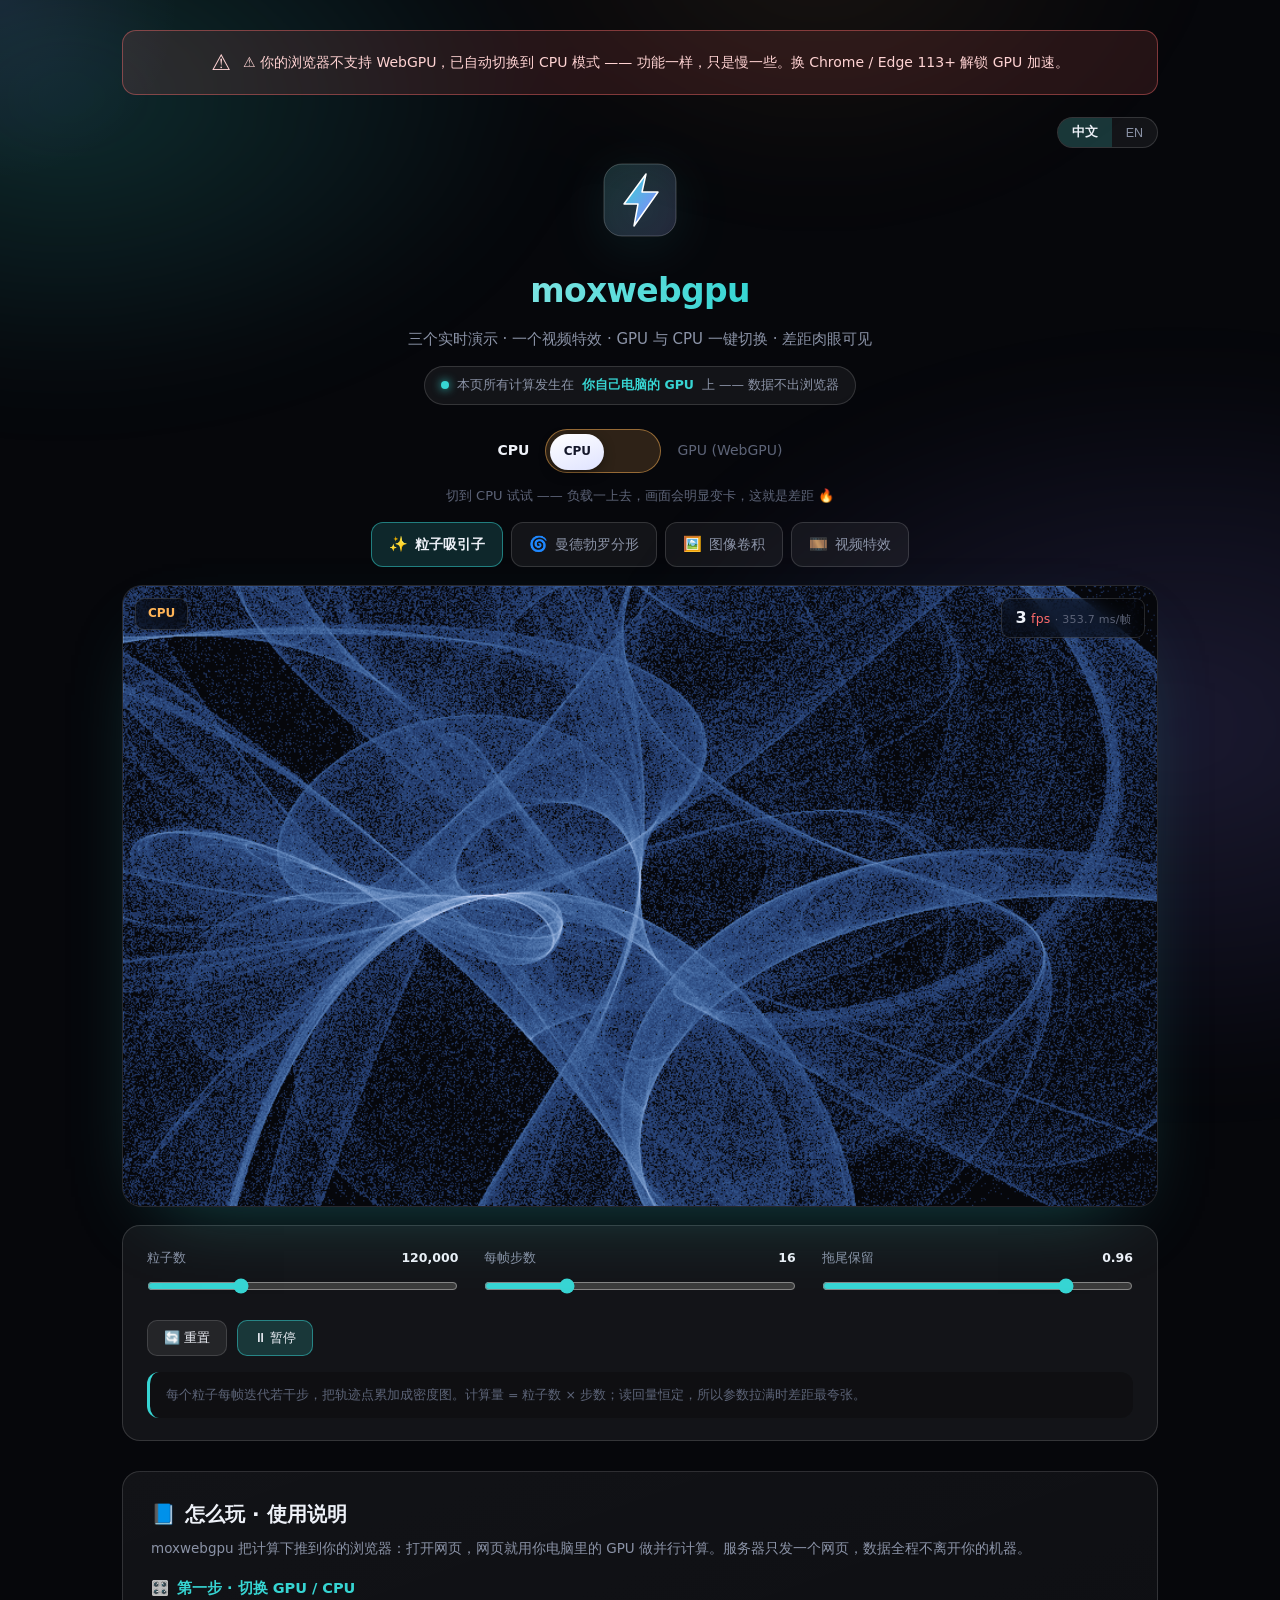
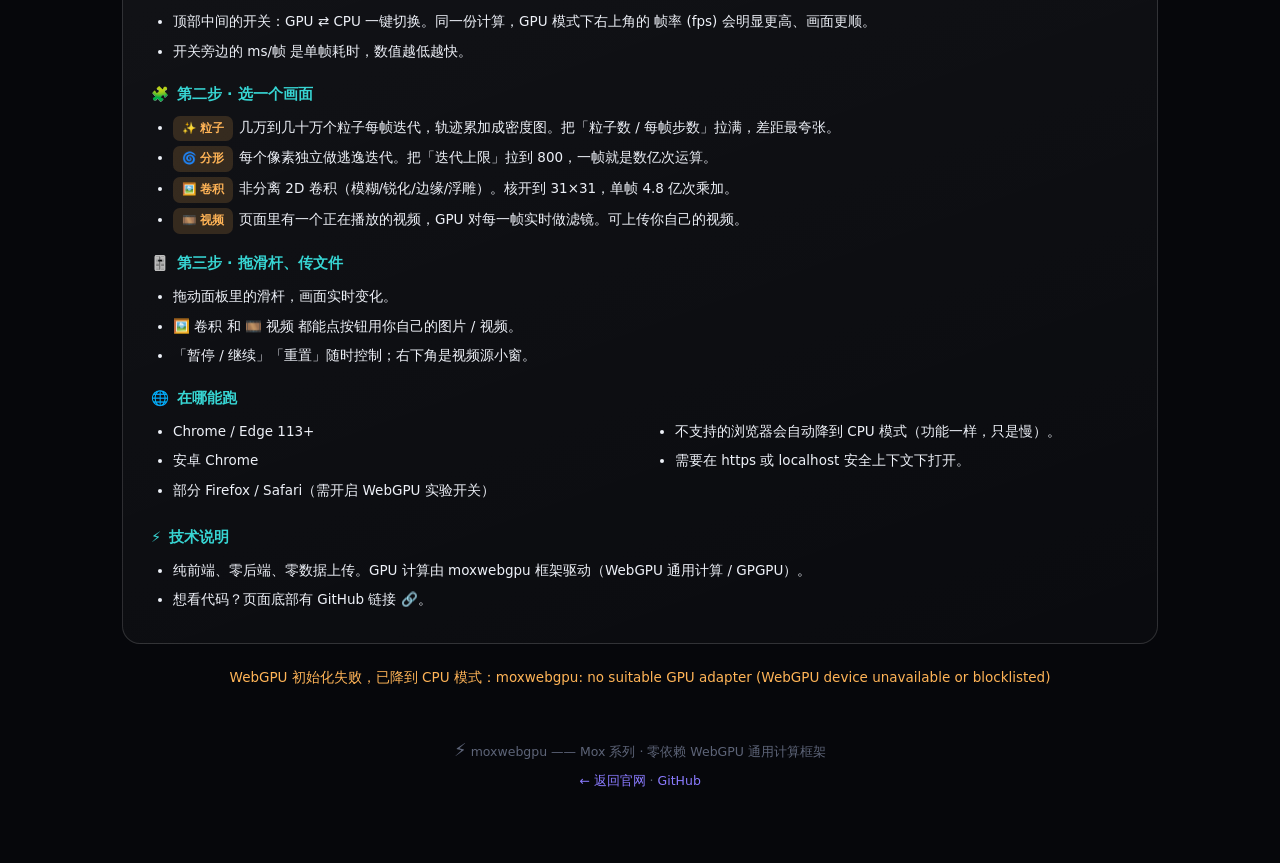
==== webgpu/index.html @ 74387632 "feat: GPU 在线体验入驻官网——不再依赖被墙的 github.io - demo 页 + 浏览器 bundle 迁入 /webgpu/（pages.dev 大陆直连可达） - 官网中英卡片「看" ====
<!DOCTYPE html>
<html lang="zh-CN" data-lang="zh">
<head>
<meta charset="UTF-8">
<meta name="viewport" content="width=device-width, initial-scale=1.0">
<meta http-equiv="Content-Security-Policy" content="default-src 'self'; script-src 'self' 'unsafe-inline'; style-src 'self' 'unsafe-inline'; img-src 'self' data:; connect-src 'self'; object-src 'none'; base-uri 'none'; form-action 'self'; upgrade-insecure-requests">
<meta name="referrer" content="strict-origin-when-cross-origin">
<title>moxwebgpu · 用你自己的 GPU 算给你看</title>
<meta name="description" content="moxwebgpu 实时演示：粒子吸引子 / 曼德勃罗分形 / 图像卷积 / 视频滤镜，GPU 与 CPU 一键切换，帧率差距肉眼可见。全部计算发生在你的浏览器里。">
<link rel="icon" href="data:image/svg+xml,<svg xmlns='http://www.w3.org/2000/svg' viewBox='0 0 32 32'><text y='26' font-size='26'>%E2%9A%A1</text></svg>">
<style>
  :root {
    --bg: #06070b;
    --ink: #eef1f8;
    --muted: #8b93a7;
    --dim: #5d6478;
    --cyan: #37d5d3;
    --indigo: #8a7bff;
    --amber: #ffb457;
    --red: #ff6b6b;
    --glass: rgba(255, 255, 255, 0.055);
    --edge: rgba(255, 255, 255, 0.14);
  }
  * { margin: 0; padding: 0; box-sizing: border-box; }
  html, body { min-height: 100%; }
  body {
    background: var(--bg);
    color: var(--ink);
    font: 15px/1.65 "PingFang SC", "Microsoft YaHei", "Segoe UI", system-ui, sans-serif;
    overflow-x: hidden;
    position: relative;
  }
  .aurora {
    position: fixed; inset: -20%;
    background:
      radial-gradient(40% 35% at 18% 22%, rgba(55, 213, 211, 0.18), transparent 70%),
      radial-gradient(46% 42% at 80% 72%, rgba(138, 123, 255, 0.16), transparent 70%),
      radial-gradient(30% 30% at 60% 10%, rgba(255, 180, 87, 0.08), transparent 70%);
    filter: blur(40px);
    animation: drift 26s ease-in-out infinite alternate;
    pointer-events: none;
    will-change: transform;
  }
  @keyframes drift {
    from { transform: translate3d(-2%, -1%, 0) scale(1); }
    to   { transform: translate3d(3%, 2%, 0) scale(1.08); }
  }
  /* 指针跟随微光（transform 合成驱动，left/top 重排已移除） */
  .cursor-glow {
    position: fixed; left: 0; top: 0; width: 420px; height: 420px; border-radius: 50%;
    background: radial-gradient(circle, rgba(138,123,255,.10), transparent 60%);
    transform: translate(-50%, -50%); pointer-events: none; z-index: 1;
    transition: opacity .3s; mix-blend-mode: screen;
    will-change: transform;
  }
  .wrap { position: relative; z-index: 2; max-width: 1080px; margin: 0 auto; padding: 30px 22px 70px; }

  /* ---------- 顶部不支持 banner ---------- */
  .banner {
    display: flex; align-items: center; gap: 12px; justify-content: center;
    padding: 14px 20px; margin-bottom: 22px; border-radius: 14px;
    background: rgba(255, 107, 107, .12); border: 1px solid rgba(255, 107, 107, .42);
    color: #ffd3d3; font-size: 14px; line-height: 1.6; text-align: center;
  }
  .banner .emoji { font-size: 22px; }
  .banner.hidden { display: none; }

  header { text-align: center; margin-bottom: 24px; }
  .brandlogo { width: 84px; height: 84px; margin: 0 auto 14px; filter: drop-shadow(0 10px 30px rgba(55,213,211,.35)); animation: bob 5s ease-in-out infinite; }
  @keyframes bob { 0%,100% { transform: translateY(0); } 50% { transform: translateY(-7px); } }
  h1 { font-size: 33px; font-weight: 800; letter-spacing: -.02em; margin-bottom: 9px; background: linear-gradient(120deg, #fff, var(--cyan) 60%, var(--indigo)); -webkit-background-clip: text; background-clip: text; -webkit-text-fill-color: transparent; }
  header .sub { color: var(--muted); font-size: 15px; max-width: 640px; margin: 0 auto; }
  header .where {
    margin-top: 14px; display: inline-flex; align-items: center; gap: 8px; padding: 8px 16px; border-radius: 999px;
    background: var(--glass); border: 1px solid var(--edge); font-size: 12.5px; color: var(--muted);
  }
  header .where b { color: var(--cyan); font-weight: 700; }
  header .where .dot { width: 8px; height: 8px; border-radius: 50%; background: var(--cyan); box-shadow: 0 0 10px var(--cyan); animation: pulse 1.8s infinite; }
  @keyframes pulse { 0%,100% { opacity: 1; } 50% { opacity: .35; } }

  .topbar { display: flex; justify-content: flex-end; margin-bottom: 10px; }
  .lang { display: inline-flex; border: 1px solid var(--edge); border-radius: 999px; overflow: hidden; background: var(--glass); }
  .lang button { padding: 6px 14px; font-size: 12.5px; background: none; border: none; color: var(--muted); cursor: pointer; }
  .lang button.on { background: rgba(55,213,211,.18); color: var(--ink); font-weight: 600; }

  /* ---------- GPU / CPU 开关 ---------- */
  .switchbar { display: flex; align-items: center; justify-content: center; gap: 16px; margin: 22px 0 12px; flex-wrap: wrap; }
  .sw-label { font-size: 14px; color: var(--dim); transition: color .2s; }
  .sw-label.on { color: var(--ink); font-weight: 700; }
  .switch {
    position: relative; width: 116px; height: 44px; border-radius: 999px;
    background: rgba(255,255,255,.07); border: 1px solid var(--edge);
    cursor: pointer; transition: background .25s ease, border-color .25s ease;
  }
  .switch[data-mode="cpu"] { background: rgba(255,180,87,.16); border-color: rgba(255,180,87,.5); }
  .switch[data-mode="gpu"] { background: rgba(55,213,211,.16); border-color: rgba(55,213,211,.5); }
  .switch .knob {
    position: absolute; top: 4px; width: 54px; height: 36px; border-radius: 999px;
    background: linear-gradient(160deg, #fff, #dfe3ff); color: #14172a;
    display: grid; place-items: center; font-size: 12px; font-weight: 800;
    transition: left .25s cubic-bezier(.4,1.3,.5,1); box-shadow: 0 4px 14px -4px rgba(0,0,0,.7);
  }
  .switch[data-mode="cpu"] .knob { left: 4px; }
  .switch[data-mode="gpu"] .knob { left: 58px; }
  .switch:disabled { opacity: .45; cursor: not-allowed; }
  .hint { text-align: center; font-size: 13px; color: var(--dim); margin: 4px 0 16px; }

  /* ---------- tabs ---------- */
  .tabs { display: flex; gap: 8px; justify-content: center; margin-bottom: 18px; flex-wrap: wrap; }
  .tab {
    display: inline-flex; align-items: center; gap: 7px; padding: 9px 17px; border-radius: 12px;
    font-size: 13.5px; cursor: pointer; background: var(--glass); border: 1px solid var(--edge);
    color: var(--muted); transition: all .2s ease;
  }
  .tab .ic { font-size: 15px; }
  .tab:hover { color: var(--ink); transform: translateY(-2px); }
  .tab.active { background: rgba(55,213,211,.16); border-color: rgba(55,213,211,.5); color: var(--ink); font-weight: 700; }

  /* ---------- stage ---------- */
  .stage { position: relative; border-radius: 20px; overflow: hidden; border: 1px solid var(--edge); background: #04050a; box-shadow: 0 30px 80px -40px rgba(55,213,211,.4); }
  canvas#cv { display: block; width: 100%; height: auto; }
  .badge { position: absolute; top: 12px; left: 12px; padding: 5px 12px; border-radius: 9px; font-size: 12px; font-weight: 700; backdrop-filter: blur(10px); background: rgba(0,0,0,.45); border: 1px solid var(--edge); }
  .badge.gpu { color: var(--cyan); }
  .badge.cpu { color: var(--amber); }
  .fps { position: absolute; top: 12px; right: 12px; padding: 6px 13px; border-radius: 9px; font-size: 12.5px; font-variant-numeric: tabular-nums; backdrop-filter: blur(10px); background: rgba(0,0,0,.45); border: 1px solid var(--edge); color: var(--muted); letter-spacing: .02em; }
  .fps b { color: var(--ink); font-size: 16px; }
  .fps .ms { color: var(--dim); font-size: 11px; }
  .vid-win { position: absolute; right: 12px; bottom: 12px; width: 200px; height: 124px; border-radius: 10px; border: 1px solid var(--edge); object-fit: cover; box-shadow: 0 12px 30px -10px rgba(0,0,0,.8); display: none; background: #000; }
  .vid-win.show { display: block; }
  .vid-tag { position: absolute; right: 16px; bottom: 142px; font-size: 10.5px; color: var(--muted); background: rgba(0,0,0,.5); padding: 2px 7px; border-radius: 6px; display: none; }
  .vid-tag.show { display: block; }

  /* ---------- panel ---------- */
  .panel { margin-top: 18px; padding: 22px 24px; border-radius: 18px; background: var(--glass); border: 1px solid var(--edge); }
  .sliders { display: grid; grid-template-columns: repeat(auto-fit, minmax(240px, 1fr)); gap: 18px 26px; }
  .sl label { display: flex; justify-content: space-between; font-size: 12.5px; color: var(--muted); margin-bottom: 8px; }
  .sl label span { color: var(--ink); font-variant-numeric: tabular-nums; font-weight: 700; }
  .sl input[type=range] { width: 100%; accent-color: var(--cyan); cursor: pointer; }
  .row { display: flex; gap: 10px; align-items: center; flex-wrap: wrap; margin-top: 18px; }
  .btn { padding: 8px 16px; border-radius: 10px; font-size: 13px; cursor: pointer; background: rgba(255,255,255,.07); border: 1px solid var(--edge); color: var(--ink); transition: all .2s ease; }
  .btn:hover { background: rgba(255,255,255,.14); transform: translateY(-1px); }
  .btn.primary { background: rgba(55,213,211,.18); border-color: rgba(55,213,211,.5); }
  select { padding: 8px 12px; border-radius: 10px; background: rgba(255,255,255,.07); border: 1px solid var(--edge); color: var(--ink); font-size: 13px; }
  .note { margin-top: 16px; font-size: 12.5px; color: var(--dim); line-height: 1.8; padding: 12px 16px; background: rgba(0,0,0,.25); border-radius: 12px; border-left: 3px solid var(--cyan); }

  /* ---------- usage ---------- */
  .usage { margin-top: 30px; padding: 26px 28px; border-radius: 18px; background: linear-gradient(160deg, rgba(255,255,255,.05), rgba(255,255,255,.02)); border: 1px solid var(--edge); }
  .usage h2 { font-size: 20px; margin-bottom: 6px; display: flex; align-items: center; gap: 9px; }
  .usage .lead { color: var(--muted); font-size: 13.5px; margin-bottom: 18px; }
  .usage h3 { font-size: 14.5px; margin: 18px 0 8px; color: var(--cyan); display: flex; align-items: center; gap: 8px; }
  .usage ol, .usage ul { padding-left: 22px; color: var(--ink); font-size: 13.5px; line-height: 1.9; }
  .usage li { margin-bottom: 4px; }
  .usage code { background: rgba(138,123,255,.16); padding: 1px 7px; border-radius: 6px; font-size: 12.5px; color: #cfcaff; }
  .usage .tag { display: inline-block; padding: 2px 9px; border-radius: 7px; font-size: 11.5px; font-weight: 700; background: rgba(255,180,87,.16); color: var(--amber); margin-right: 6px; }
  .usage .grid2 { display: grid; grid-template-columns: 1fr 1fr; gap: 14px 26px; }
  @media (max-width: 720px) { .usage .grid2 { grid-template-columns: 1fr; } }

  .status { text-align: center; margin-top: 22px; font-size: 13.5px; color: var(--muted); min-height: 22px; }
  .status b { color: var(--cyan); }
  .status.warn { color: var(--amber); }

  footer { text-align: center; color: var(--dim); margin-top: 44px; font-size: 12.5px; line-height: 2; }
  footer a { color: var(--indigo); text-decoration: none; }
  footer .emoji { font-size: 18px; }
</style>
</head>
<body>
<div class="aurora"></div>
<div class="cursor-glow" id="glow"></div>

<div class="wrap">
  <!-- 顶部不支持 WebGPU 的醒目提示 -->
  <div class="banner hidden" id="banner">
    <span class="emoji">⚠️</span>
    <span id="banner-text"></span>
  </div>

  <div class="topbar">
    <div class="lang">
      <button data-lang="zh" class="on">中文</button>
      <button data-lang="en">EN</button>
    </div>
  </div>

  <header>
    <svg class="brandlogo" viewBox="0 0 84 84" fill="none" xmlns="http://www.w3.org/2000/svg">
      <defs>
        <linearGradient id="g1" x1="0" y1="0" x2="1" y2="1">
          <stop offset="0" stop-color="#37d5d3"/><stop offset="1" stop-color="#8a7bff"/>
        </linearGradient>
      </defs>
      <rect x="6" y="6" width="72" height="72" rx="18" fill="rgba(255,255,255,.06)" stroke="rgba(255,255,255,.22)"/>
      <rect x="6" y="6" width="72" height="72" rx="18" fill="url(#g1)" opacity=".12"/>
      <path d="M48 16 L26 46 H40 L36 68 L60 34 H44 Z" fill="url(#g1)" stroke="#fff" stroke-width="1.5" stroke-linejoin="round"/>
    </svg>
    <h1 data-i18n="title">moxwebgpu</h1>
    <p class="sub" data-i18n="sub">三个实时演示 · 一个视频特效 · GPU 与 CPU 一键切换 · 差距肉眼可见</p>
    <div class="where"><span class="dot"></span><span data-i18n="where1">本页所有计算发生在</span> <b data-i18n="where2">你自己电脑的 GPU</b> <span data-i18n="where3">上 —— 数据不出浏览器</span></div>
  </header>

  <div class="switchbar">
    <span class="sw-label" id="labCpu" data-i18n="cpuLabel">CPU</span>
    <div class="switch" id="switch" data-mode="gpu" role="switch" tabindex="0" aria-label="GPU 与 CPU 切换">
      <div class="knob" id="knob">GPU</div>
    </div>
    <span class="sw-label on" id="labGpu" data-i18n="gpuLabel">GPU (WebGPU)</span>
  </div>
  <p class="hint" id="hint" data-i18n="hint">切到 CPU 试试 —— 负载一上去，画面会明显变卡，这就是差距 🔥</p>

  <div class="tabs">
    <div class="tab active" data-demo="attract"><span class="ic">✨</span><span data-i18n="t_attract">粒子吸引子</span></div>
    <div class="tab" data-demo="mandel"><span class="ic">🌀</span><span data-i18n="t_mandel">曼德勃罗分形</span></div>
    <div class="tab" data-demo="conv"><span class="ic">🖼️</span><span data-i18n="t_conv">图像卷积</span></div>
    <div class="tab" data-demo="video"><span class="ic">🎞️</span><span data-i18n="t_video">视频特效</span></div>
  </div>

  <div class="stage">
    <canvas id="cv" width="900" height="540"></canvas>
    <div class="badge gpu" id="badge">GPU</div>
    <div class="fps" id="fps">— fps</div>
    <video id="vid" class="vid-win" muted autoplay loop playsinline></video>
    <div class="vid-tag" id="vidTag" data-i18n="vidtag">↑ 正在播放的视频源</div>
  </div>

  <div class="panel">
    <div class="sliders" id="sliders"></div>
    <div class="row" id="row"></div>
    <div class="note" id="note"></div>
  </div>

  <!-- 详细使用方法 -->
  <section class="usage">
    <h2>📘 <span data-i18n="usage_title">怎么玩 · 使用说明</span></h2>
    <p class="lead" data-i18n="usage_lead">moxwebgpu 把计算下推到你的浏览器：打开网页，网页就用你电脑里的 GPU 做并行计算。服务器只发一个网页，数据全程不离开你的机器。</p>

    <h3>🎛️ <span data-i18n="u_step1_t">第一步 · 切换 GPU / CPU</span></h3>
    <ul>
      <li data-i18n="u_step1_a">顶部中间的开关：<b>GPU ⇄ CPU</b> 一键切换。同一份计算，GPU 模式下右上角的 <b>帧率 (fps)</b> 会明显更高、画面更顺。</li>
      <li data-i18n="u_step1_b">开关旁边的 <b>ms/帧</b> 是单帧耗时，数值越低越快。</li>
    </ul>

    <h3>🧩 <span data-i18n="u_step2_t">第二步 · 选一个画面</span></h3>
    <ul>
      <li><span class="tag">✨ 粒子</span><span data-i18n="u_step2_attract">几万到几十万个粒子每帧迭代，轨迹累加成密度图。把「粒子数 / 每帧步数」拉满，差距最夸张。</span></li>
      <li><span class="tag">🌀 分形</span><span data-i18n="u_step2_mandel">每个像素独立做逃逸迭代。把「迭代上限」拉到 800，一帧就是数亿次运算。</span></li>
      <li><span class="tag">🖼️ 卷积</span><span data-i18n="u_step2_conv">非分离 2D 卷积（模糊/锐化/边缘/浮雕）。核开到 31×31，单帧 4.8 亿次乘加。</span></li>
      <li><span class="tag">🎞️ 视频</span><span data-i18n="u_step2_video">页面里有一个正在播放的视频，GPU 对每一帧实时做滤镜。可上传你自己的视频。</span></li>
    </ul>

    <h3>🎚️ <span data-i18n="u_step3_t">第三步 · 拖滑杆、传文件</span></h3>
    <ul>
      <li data-i18n="u_step3_a">拖动面板里的滑杆，画面实时变化。</li>
      <li data-i18n="u_step3_b">🖼️ 卷积 和 🎞️ 视频 都能点按钮用<b>你自己的图片 / 视频</b>。</li>
      <li data-i18n="u_step3_c">「暂停 / 继续」「重置」随时控制；右下角是视频源小窗。</li>
    </ul>

    <h3>🌐 <span data-i18n="u_step4_t">在哪能跑</span></h3>
    <div class="grid2">
      <ul>
        <li data-i18n="u_step4_a">✅ Chrome / Edge 113+</li>
        <li data-i18n="u_step4_b">✅ 安卓 Chrome</li>
        <li data-i18n="u_step4_c">✅ 部分 Firefox / Safari（需开启 WebGPU 实验开关）</li>
      </ul>
      <ul>
        <li data-i18n="u_step4_d">⚠️ 不支持的浏览器会<b>自动降到 CPU 模式</b>（功能一样，只是慢）。</li>
        <li data-i18n="u_step4_e">⚠️ 需要在 <code>https</code> 或 <code>localhost</code> 安全上下文下打开。</li>
      </ul>
    </div>

    <h3>⚡ <span data-i18n="u_step5_t">技术说明</span></h3>
    <ul>
      <li data-i18n="u_step5_a">纯前端、零后端、零数据上传。GPU 计算由 <b>moxwebgpu</b> 框架驱动（WebGPU 通用计算 / GPGPU）。</li>
      <li data-i18n="u_step5_b">想看代码？右上角语言切换旁边没有，但页面底部有 GitHub 链接 🔗。</li>
    </ul>
  </section>

  <p class="status" id="status">🚀 正在初始化…</p>

  <footer>
    <span class="emoji">⚡</span> moxwebgpu —— Mox 系列 · 零依赖 WebGPU 通用计算框架<br>
    <a href="../">← 返回官网</a> · <a href="https://github.com/codecloud-dev/moxwebgpu" target="_blank" rel="noopener">GitHub</a>
  </footer>
</div>

<!-- 视频源：程序生成的动画（捕获成视频流喂给 <video>） -->
<canvas id="vsrc" width="800" height="500" style="display:none"></canvas>

<script src="./moxwebgpu.browser.js"></script>
<script>
/* =========================================================================
   三个 demo（含视频）+ CPU 对照，共用一套骨架。
   GPU 路径：原始 WGSL 经 moxwebgpu 的 Kernel 逃生舱下发；
   CPU 路径：完全等价的普通 JS 循环。两者输出同一种中间结果再走同一段
   渲染代码，所以画面一致，时间差只来自「谁在算」。
   ========================================================================= */

const cv = document.getElementById('cv');
const ctx2d = cv.getContext('2d', { alpha: false, willReadFrequently: true });
const W = cv.width, H = cv.height;
const PIXELS = W * H;
const imgData = ctx2d.createImageData(W, H);

let mode = 'gpu';
let demo = 'attract';
let gpu = null;
let running = true;
let rafId = 0;

const fpsEl = document.getElementById('fps');
const frames = [];
let lastFrameMs = 0;
function tickFps(t) {
  frames.push(t);
  while (frames.length && frames[0] < t - 1000) frames.shift();
  fpsEl.innerHTML = `<b>${frames.length}</b> fps <span class="ms">· ${lastFrameMs.toFixed(1)} ms/帧</span>`;
  fpsEl.style.color = frames.length >= 50 ? '' : (frames.length >= 20 ? 'var(--amber)' : 'var(--red)');
}

/* ---------------- Demo 1 · 粒子吸引子 (Peter de Jong) ---------------- */
const attract = {
  name: 'attract',
  params: [
    { key: 'n',     label: { zh: '粒子数', en: 'Particles' }, min: 5000, max: 400000, step: 5000, value: 120000, fmt: v => v.toLocaleString() },
    { key: 'steps', label: { zh: '每帧步数', en: 'Steps/frame' }, min: 1, max: 60, step: 1, value: 16 },
    { key: 'decay', label: { zh: '拖尾保留', en: 'Trail' }, min: 0.80, max: 1.0, step: 0.01, value: 0.96, fmt: v => v.toFixed(2) },
  ],
  paramsEn: [],
  cpuState: null, gpuState: null, gpuDensity: null, gpuUbo: null, kernel: null,
  density: new Uint32Array(PIXELS),
  wgsl: `
struct P { n: u32, steps: u32, w: u32, h: u32, a: f32, b: f32, c: f32, d: f32, scale: f32, ox: f32, oy: f32, pad: f32 };
@group(0) @binding(0) var<uniform> p: P;
@group(0) @binding(1) var<storage, read_write> state: array<f32>;
@group(0) @binding(2) var<storage, read_write> dens: array<atomic<u32>>;
fn evolve(x: f32, y: f32) -> vec2<f32> {
  return vec2<f32>(sin(p.a * y) - cos(p.b * x), sin(p.c * x) - cos(p.d * y));
}
@compute @workgroup_size(64)
fn main(@builtin(global_invocation_id) gid: vec3<u32>) {
  let i = gid.x;
  if (i >= p.n) { return; }
  var x = state[i * 2u];
  var y = state[i * 2u + 1u];
  for (var s = 0u; s < p.steps; s = s + 1u) {
    let nx = evolve(x, y);
    x = nx.x; y = nx.y;
    let px = i32((x * p.scale + p.ox) * f32(p.w));
    let py = i32((y * p.scale + p.oy) * f32(p.h));
    if (px >= 0 && px < i32(p.w) && py >= 0 && py < i32(p.h)) {
      atomicAdd(&dens[u32(py) * p.w + u32(px)], 1u);
    }
  }
  state[i * 2u] = x;
  state[i * 2u + 1u] = y;
}`,
  reset() { this.cpuState = null; this.density.fill(0); if (this.gpuState) { const st = new Float32Array(this.gpuState.elements); for (let i = 0; i < st.length; i++) st[i] = Math.random() * 2 - 1; gpu.queue.writeBuffer(this.gpuState.buffer, 0, st); } },
  ensureGpu(P) {
    if (!this.gpuState || this.gpuState.elements < P.n * 2) {
      if (this.gpuState) gpu.pool.release(this.gpuState);
      this.gpuState = gpu.pool.acquire(P.n * 2, 'f32');
      const st = new Float32Array(P.n * 2);
      for (let i = 0; i < st.length; i++) st[i] = Math.random() * 2 - 1;
      gpu.queue.writeBuffer(this.gpuState.buffer, 0, st);
    }
    if (!this.gpuDensity) this.gpuDensity = gpu.pool.acquire(PIXELS, 'u32');
    if (!this.gpuUbo) this.gpuUbo = gpu.pool.acquireUniform(48);
    if (!this.kernel) this.kernel = gpu.kernel(this.wgsl, { workgroupSize: 64 });
  },
  async stepGpu(P) {
    this.ensureGpu(P);
    gpu.queue.writeBuffer(this.gpuDensity.buffer, 0, new Uint32Array(this.gpuDensity.elements));
    const ab = new ArrayBuffer(48);
    const u = new Uint32Array(ab), f = new Float32Array(ab);
    u[0] = P.n; u[1] = P.steps; u[2] = W; u[3] = H;
    const t = performance.now() / 14000;
    f[4] = 1.4 + Math.sin(t) * 0.55; f[5] = -2.3 + Math.cos(t * 0.77) * 0.5;
    f[6] = 2.4 + Math.sin(t * 1.13) * 0.45; f[7] = -2.1 + Math.cos(t * 0.91) * 0.5;
    f[8] = 0.42; f[9] = 0.5; f[10] = 0.5; f[11] = 0;
    gpu.queue.writeBuffer(this.gpuUbo, 0, ab);
    this.kernel.dispatch([this.gpuUbo, this.gpuState, this.gpuDensity], [Math.ceil(P.n / 64), 1, 1]);
    const out = await gpu.readback(this.gpuDensity);
    this.density.set(out);
  },
  stepCpu(P) {
    if (!this.cpuState || this.cpuState.length < P.n * 2) {
      const st = new Float32Array(P.n * 2);
      for (let i = 0; i < st.length; i++) st[i] = Math.random() * 2 - 1;
      this.cpuState = st;
    }
    const st = this.cpuState, dens = this.density; dens.fill(0);
    const t = performance.now() / 14000;
    const a = 1.4 + Math.sin(t) * 0.55, b = -2.3 + Math.cos(t * 0.77) * 0.5;
    const c = 2.4 + Math.sin(t * 1.13) * 0.45, d = -2.1 + Math.cos(t * 0.91) * 0.5;
    const scale = 0.42, ox = 0.5, oy = 0.5;
    for (let i = 0; i < P.n; i++) {
      let x = st[i * 2], y = st[i * 2 + 1];
      for (let s = 0; s < P.steps; s++) {
        const nx = Math.sin(a * y) - Math.cos(b * x);
        const ny = Math.sin(c * x) - Math.cos(d * y);
        x = nx; y = ny;
        const px = ((x * scale + ox) * W) | 0, py = ((y * scale + oy) * H) | 0;
        if (px >= 0 && px < W && py >= 0 && py < H) dens[py * W + px]++;
      }
      st[i * 2] = x; st[i * 2 + 1] = y;
    }
  },
  render() {
    const dens = this.density, data = imgData.data;
    let maxD = 1; for (let i = 0; i < dens.length; i++) if (dens[i] > maxD) maxD = dens[i];
    const inv = 1 / Math.log(1 + maxD);
    for (let i = 0, o = 0; i < dens.length; i++, o += 4) {
      if (dens[i] === 0) { data[o] = 6; data[o+1] = 7; data[o+2] = 11; data[o+3] = 255; continue; }
      const v = Math.log(1 + dens[i]) * inv, g = v * v;
      data[o] = (30 + 200 * g) | 0;
      data[o+1] = (40 + 190 * Math.pow(v, 1.3)) | 0;
      data[o+2] = (60 + 195 * Math.pow(v, 0.8)) | 0;
      data[o+3] = 255;
    }
    ctx2d.putImageData(imgData, 0, 0);
  },
};

/* ---------------- Demo 2 · 曼德勃罗分形 ---------------- */
const mandel = {
  name: 'mandel',
  params: [
    { key: 'iter', label: { zh: '迭代上限', en: 'Max iter' }, min: 50, max: 1200, step: 50, value: 300 },
    { key: 'zoom', label: { zh: '缩放', en: 'Zoom' }, min: 0.15, max: 2.0, step: 0.05, value: 1.0, fmt: v => v.toFixed(2) + '×' },
    { key: 'cx', label: { zh: '中心 X', en: 'Center X' }, min: -1.2, max: 0.4, step: 0.01, value: -0.6, fmt: v => v.toFixed(2) },
  ],
  out: new Float32Array(PIXELS), gpuOut: null, gpuUbo: null, kernel: null,
  wgsl: `
struct P { w: u32, h: u32, maxIter: u32, pad: u32, cx: f32, cy: f32, scale: f32, pad2: f32 };
@group(0) @binding(0) var<uniform> p: P;
@group(0) @binding(1) var<storage, read_write> out: array<f32>;
@compute @workgroup_size(64)
fn main(@builtin(global_invocation_id) gid: vec3<u32>) {
  let idx = gid.x;
  if (idx >= p.w * p.h) { return; }
  let w = f32(p.w); let h = f32(p.h);
  let px = f32(idx % p.w); let py = f32(idx / p.w);
  let re = p.cx + (px / w - 0.5) * p.scale * 3.0;
  let im = p.cy + (py / h - 0.5) * p.scale * 3.0 * (h / w);
  var zr = 0.0; var zi = 0.0; var i = 0u;
  for (var k = 0u; k < p.maxIter; k = k + 1u) {
    let zr2 = zr * zr; let zi2 = zi * zi;
    if (zr2 + zi2 > 4.0) { break; }
    zi = 2.0 * zr * zi + im; zr = zr2 - zi2 + re; i = i + 1u;
  }
  let zr2 = zr * zr; let zi2 = zi * zi;
  let mu = f32(i) + 1.0 - log2(max(log2(max(zr2 + zi2, 1.0001)), 0.0001));
  out[idx] = select(f32(p.maxIter), mu, i < p.maxIter);
}`,
  reset() {},
  ensureGpu() { if (!this.gpuOut) this.gpuOut = gpu.pool.acquire(PIXELS, 'f32'); if (!this.gpuUbo) this.gpuUbo = gpu.pool.acquireUniform(32); if (!this.kernel) this.kernel = gpu.kernel(this.wgsl, { workgroupSize: 64 }); },
  async stepGpu(P) {
    this.ensureGpu();
    const ab = new ArrayBuffer(32);
    new Uint32Array(ab).set([W, H, P.iter, 0]);
    new Float32Array(ab).set([P.cx, 0, P.zoom, 0], 4);
    gpu.queue.writeBuffer(this.gpuUbo, 0, ab);
    this.kernel.dispatch([this.gpuUbo, this.gpuOut], [Math.ceil(PIXELS / 64), 1, 1]);
    const out = await gpu.readback(this.gpuOut);
    this.out.set(out.subarray(0, PIXELS));
  },
  stepCpu(P) {
    const out = this.out, cx = P.cx, cy = 0, scale = P.zoom * 3.0, aspect = H / W, maxIter = P.iter;
    for (let py = 0; py < H; py++) {
      const im = cy + (py / H - 0.5) * scale * aspect, row = py * W;
      for (let px = 0; px < W; px++) {
        const re = cx + (px / W - 0.5) * scale;
        let zr = 0, zi = 0, i = 0;
        for (; i < maxIter; i++) { const zr2 = zr * zr, zi2 = zi * zi; if (zr2 + zi2 > 4) break; zi = 2 * zr * zi + im; zr = zr2 - zi2 + re; }
        if (i >= maxIter) { out[row + px] = maxIter; continue; }
        const mag = Math.max(zr * zr + zi * zi, 1.0001);
        out[row + px] = i + 1 - Math.log2(Math.max(Math.log2(mag), 0.0001));
      }
    }
  },
  render() {
    const out = this.out, data = imgData.data, maxIter = Math.max(1, params.mandel.iter);
    for (let i = 0, o = 0; i < PIXELS; i++, o += 4) {
      const v = out[i];
      if (v >= maxIter) { data[o] = 4; data[o+1] = 5; data[o+2] = 9; data[o+3] = 255; continue; }
      const t = v / maxIter, s = Math.pow(t, 0.55);
      data[o] = (10 + 235 * Math.pow(s, 1.6)) | 0;
      data[o+1] = (25 + 150 * Math.sin(s * Math.PI)) | 0;
      data[o+2] = (60 + 190 * Math.pow(1 - s, 1.2)) | 0;
      data[o+3] = 255;
    }
    ctx2d.putImageData(imgData, 0, 0);
  },
};

/* ---------------- Demo 3 · 图像卷积（非分离 2D） ---------------- */
const KERNELS = {
  blur:   { label: { zh: '高斯模糊', en: 'Gaussian blur' }, build: r => { const k = []; let s = 0; const sig = Math.max(r / 2, 0.5); for (let y = -r; y <= r; y++) for (let x = -r; x <= r; x++) { const v = Math.exp(-(x*x + y*y) / (2*sig*sig)); k.push(v); s += v; } return k.map(v => v / s); } },
  sharp:  { label: { zh: '锐化', en: 'Sharpen' }, build: r => { const k = []; const n = 2*r + 1; for (let y = -r; y <= r; y++) for (let x = -r; x <= r; x++) k.push((x === 0 && y === 0) ? 2 : -1 / (n*n - 1)); return k; } },
  edge:   { label: { zh: '边缘检测', en: 'Edge detect' }, build: r => { const k = []; const n = 2*r + 1; for (let y = -r; y <= r; y++) for (let x = -r; x <= r; x++) k.push((x === 0 && y === 0) ? n*n - 1 : -1); return k; } },
  emboss: { label: { zh: '浮雕', en: 'Emboss' }, build: r => { const k = []; for (let y = -r; y <= r; y++) for (let x = -r; x <= r; x++) k.push(x === y ? 1 : (x === -y ? -1 : 0)); return k; } },
};
const conv = {
  name: 'conv',
  params: [
    { key: 'radius', label: { zh: '卷积核半径', en: 'Kernel radius' }, min: 1, max: 15, step: 1, value: 7, fmt: v => `${2*v+1}×${2*v+1}` },
  ],
  src: null, out: new Float32Array(PIXELS * 4),
  gpuSrc: null, gpuOut: null, gpuUbo: null, gpuKern: null, kernel: null, kind: 'blur',
  wgsl: `
struct P { w: u32, h: u32, r: u32, pad: u32 };
@group(0) @binding(0) var<uniform> p: P;
@group(0) @binding(1) var<storage, read> src: array<f32>;
@group(0) @binding(2) var<storage, read> kern: array<f32>;
@group(0) @binding(3) var<storage, read_write> out: array<f32>;
@compute @workgroup_size(64)
fn main(@builtin(global_invocation_id) gid: vec3<u32>) {
  let idx = gid.x;
  if (idx >= p.w * p.h) { return; }
  let w = i32(p.w); let h = i32(p.h); let r = i32(p.r);
  let px = i32(idx % p.w); let py = i32(idx / p.w);
  let kw = 2 * r + 1;
  var acc = array<f32, 4>(0.0, 0.0, 0.0, 0.0);
  var ky = 0;
  for (var dy = -r; dy <= r; dy = dy + 1) {
    let sy = clamp(py + dy, 0, h - 1);
    var kx = 0;
    for (var dx = -r; dx <= r; dx = dx + 1) {
      let sx = clamp(px + dx, 0, w - 1);
      let kv = kern[ky * kw + kx];
      let si = (sy * w + sx) * 4;
      acc[0] = acc[0] + src[si] * kv;
      acc[1] = acc[1] + src[si + 1] * kv;
      acc[2] = acc[2] + src[si + 2] * kv;
      acc[3] = acc[3] + src[si + 3] * kv;
      kx = kx + 1;
    }
    ky = ky + 1;
  }
  let o = idx * 4;
  out[o] = acc[0]; out[o + 1] = acc[1]; out[o + 2] = acc[2]; out[o + 3] = acc[3];
}`,
  makeSrc() {
    const s = new Float32Array(PIXELS * 4);
    let seed = 20261002;
    const rnd = () => (seed = (seed * 1103515245 + 12345) & 0x7fffffff) / 0x7fffffff;
    for (let y = 0; y < H; y++) for (let x = 0; x < W; x++) {
      const i = (y * W + x) * 4, u = x / W, v = y / H;
      const ring = Math.sin(Math.hypot(u - 0.5, v - 0.5) * 46) * 0.5 + 0.5;
      const board = ((x >> 4) + (y >> 4)) & 1 ? 0.18 : 0;
      const n = rnd() * 0.22;
      s[i] = Math.min(1, 0.25 + u * 0.55 + ring * 0.22 + board + n);
      s[i+1] = Math.min(1, 0.18 + v * 0.5 + (1 - ring) * 0.25 + board + n);
      s[i+2] = Math.min(1, 0.35 + (1 - u) * 0.5 + ring * 0.3 + board * 0.6 + n);
      s[i+3] = 1;
    }
    this.src = s; return s;
  },
  reset() { this.gpuSrc = null; this.src = null; },
  ensureGpu(P, kernArr) {
    if (!this.src) this.makeSrc();
    if (!this.gpuSrc) { this.gpuSrc = gpu.pool.acquire(PIXELS * 4, 'f32'); gpu.queue.writeBuffer(this.gpuSrc.buffer, 0, this.src); }
    if (!this.gpuOut) this.gpuOut = gpu.pool.acquire(PIXELS * 4, 'f32');
    if (!this.gpuKern || this.gpuKern.elements < kernArr.length) {
      if (this.gpuKern) gpu.pool.release(this.gpuKern);
      this.gpuKern = gpu.pool.acquire(kernArr.length, 'f32');
    }
    gpu.queue.writeBuffer(this.gpuKern.buffer, 0, new Float32Array(kernArr));
    if (!this.gpuUbo) this.gpuUbo = gpu.pool.acquireUniform(16);
    if (!this.kernel) this.kernel = gpu.kernel(this.wgsl, { workgroupSize: 64 });
  },
  async stepGpu(P) {
    const kernArr = KERNELS[this.kind].build(P.radius);
    this.ensureGpu(P, kernArr);
    new Uint32Array(16).set([W, H, P.radius, 0]);
    gpu.queue.writeBuffer(this.gpuUbo, 0, new Uint32Array([W, H, P.radius, 0]).buffer);
    this.kernel.dispatch([this.gpuUbo, this.gpuSrc, this.gpuKern, this.gpuOut], [Math.ceil(PIXELS / 64), 1, 1]);
    const out = await gpu.readback(this.gpuOut);
    this.out.set(out.subarray(0, PIXELS * 4));
  },
  stepCpu(P) {
    if (!this.src) this.makeSrc();
    const kernArr = KERNELS[this.kind].build(P.radius), src = this.src, out = this.out, r = P.radius, kw = 2 * r + 1;
    for (let py = 0; py < H; py++) for (let px = 0; px < W; px++) {
      let a0 = 0, a1 = 0, a2 = 0, a3 = 0;
      for (let dy = -r; dy <= r; dy++) {
        const sy = Math.min(H - 1, Math.max(0, py + dy)), krow = (dy + r) * kw;
        for (let dx = -r; dx <= r; dx++) {
          const sx = Math.min(W - 1, Math.max(0, px + dx)), kv = kernArr[krow + dx + r], si = (sy * W + sx) * 4;
          a0 += src[si] * kv; a1 += src[si + 1] * kv; a2 += src[si + 2] * kv; a3 += src[si + 3] * kv;
        }
      }
      const o = (py * W + px) * 4; out[o] = a0; out[o+1] = a1; out[o+2] = a2; out[o+3] = a3;
    }
  },
  render() {
    const out = this.out, data = imgData.data;
    for (let i = 0; i < PIXELS * 4; i++) { let v = out[i]; if (v < 0) v = 0; else if (v > 1) v = 1; data[i] = (v * 255) | 0; }
    ctx2d.putImageData(imgData, 0, 0);
  },
};

/* ---------------- Demo 4 · 视频特效（实时滤镜） ---------------- */
const video = {
  name: 'video',
  params: [
    { key: 'radius', label: { zh: '滤镜半径', en: 'Filter radius' }, min: 1, max: 12, step: 1, value: 4, fmt: v => `${2*v+1}×${2*v+1}` },
  ],
  src: null, out: new Float32Array(PIXELS * 4),
  gpuSrc: null, gpuOut: null, gpuUbo: null, gpuKern: null, kernel: null, kind: 'blur',
  grabCanvas: null, grabCtx: null,
  wgsl: conv.wgsl,
  reset() { this.gpuSrc = null; },
  ensureGpu(P, kernArr) {
    if (!this.gpuSrc) this.gpuSrc = gpu.pool.acquire(PIXELS * 4, 'f32');
    if (!this.gpuOut) this.gpuOut = gpu.pool.acquire(PIXELS * 4, 'f32');
    if (!this.gpuKern || this.gpuKern.elements < kernArr.length) {
      if (this.gpuKern) gpu.pool.release(this.gpuKern);
      this.gpuKern = gpu.pool.acquire(kernArr.length, 'f32');
    }
    gpu.queue.writeBuffer(this.gpuKern.buffer, 0, new Float32Array(kernArr));
    if (!this.gpuUbo) this.gpuUbo = gpu.pool.acquireUniform(16);
    if (!this.kernel) this.kernel = gpu.kernel(this.wgsl, { workgroupSize: 64 });
  },
  grab() {
    if (!this.grabCanvas) { this.grabCanvas = document.createElement('canvas'); this.grabCanvas.width = W; this.grabCanvas.height = H; this.grabCtx = this.grabCanvas.getContext('2d', { willReadFrequently: true }); }
    const vid = document.getElementById('vid');
    try { this.grabCtx.drawImage(vid, 0, 0, W, H); } catch (e) { return false; }
    const px = this.grabCtx.getImageData(0, 0, W, H).data;
    const f = new Float32Array(PIXELS * 4);
    for (let i = 0; i < f.length; i++) f[i] = px[i] / 255;
    this.src = f;
    return true;
  },
  async stepGpu(P) {
    if (!this.grab()) return;
    const kernArr = KERNELS[this.kind].build(P.radius);
    this.ensureGpu(P, kernArr);
    gpu.queue.writeBuffer(this.gpuSrc.buffer, 0, this.src);
    gpu.queue.writeBuffer(this.gpuUbo, 0, new Uint32Array([W, H, P.radius, 0]).buffer);
    this.kernel.dispatch([this.gpuUbo, this.gpuSrc, this.gpuKern, this.gpuOut], [Math.ceil(PIXELS / 64), 1, 1]);
    const out = await gpu.readback(this.gpuOut);
    this.out.set(out.subarray(0, PIXELS * 4));
  },
  stepCpu(P) {
    if (!this.grab()) return;
    const kernArr = KERNELS[this.kind].build(P.radius), src = this.src, out = this.out, r = P.radius, kw = 2 * r + 1;
    for (let py = 0; py < H; py++) for (let px = 0; px < W; px++) {
      let a0 = 0, a1 = 0, a2 = 0, a3 = 0;
      for (let dy = -r; dy <= r; dy++) {
        const sy = Math.min(H - 1, Math.max(0, py + dy)), krow = (dy + r) * kw;
        for (let dx = -r; dx <= r; dx++) {
          const sx = Math.min(W - 1, Math.max(0, px + dx)), kv = kernArr[krow + dx + r], si = (sy * W + sx) * 4;
          a0 += src[si] * kv; a1 += src[si + 1] * kv; a2 += src[si + 2] * kv; a3 += src[si + 3] * kv;
        }
      }
      const o = (py * W + px) * 4; out[o] = a0; out[o+1] = a1; out[o+2] = a2; out[o+3] = a3;
    }
  },
  render() {
    const out = this.out, data = imgData.data;
    for (let i = 0; i < PIXELS * 4; i++) { let v = out[i]; if (v < 0) v = 0; else if (v > 1) v = 1; data[i] = (v * 255) | 0; }
    ctx2d.putImageData(imgData, 0, 0);
  },
};

/* =========================================================================
   参数状态 / UI
   ========================================================================= */
const DEMOS = { attract, mandel, conv, video };
const params = {};
for (const k in DEMOS) { params[k] = {}; for (const p of DEMOS[k].params) params[k][p.key] = p.value; }

const slidersEl = document.getElementById('sliders');
const rowEl = document.getElementById('row');
const noteEl = document.getElementById('note');

function buildUI() {
  const d = DEMOS[demo];
  slidersEl.innerHTML = '';
  for (const p of d.params) {
    const wrap = document.createElement('div'); wrap.className = 'sl';
    const val = params[demo][p.key];
    wrap.innerHTML = `<label>${typeof p.label === 'object' ? p.label[L] : p.label}<span>${(p.fmt ? p.fmt(val) : val)}</span></label><input type="range" min="${p.min}" max="${p.max}" step="${p.step}" value="${val}">`;
    const input = wrap.querySelector('input');
    input.oninput = () => { params[demo][p.key] = parseFloat(input.value); wrap.querySelector('span').textContent = p.fmt ? p.fmt(params[demo][p.key]) : params[demo][p.key]; if (demo === 'conv' || demo === 'video') DEMOS[demo].reset(); };
    slidersEl.appendChild(wrap);
  }
  rowEl.innerHTML = '';
  if (demo === 'conv' || demo === 'video') {
    const sel = document.createElement('select');
    for (const k in KERNELS) { const o = document.createElement('option'); o.value = k; o.textContent = KERNELS[k].label[L]; if (k === DEMOS[demo].kind) o.selected = true; sel.appendChild(o); }
    sel.onchange = () => { DEMOS[demo].kind = sel.value; };
    rowEl.appendChild(sel);
    const up = document.createElement('label'); up.className = 'btn'; up.textContent = (L === 'zh' ? '📁 用我自己的' : '📁 Use my own');
    const file = document.createElement('input'); file.type = 'file'; file.accept = demo === 'video' ? 'video/*' : 'image/*'; file.style.display = 'none';
    file.onchange = () => {
      const f = file.files[0]; if (!f) return;
      const url = URL.createObjectURL(f);
      if (demo === 'video') {
        const vid = document.getElementById('vid'); vid.src = url; vid.play().catch(() => {});
        status((L === 'zh' ? '已载入你的视频，GPU 正在逐帧处理 🎬' : 'Your video loaded — GPU is processing each frame 🎬'));
      } else {
        const im = new Image(); im.onload = () => {
          const c = document.createElement('canvas'); c.width = W; c.height = H; const cx = c.getContext('2d'); cx.drawImage(im, 0, 0, W, H);
          const px = cx.getImageData(0, 0, W, H).data, s = new Float32Array(PIXELS * 4);
          for (let i = 0; i < s.length; i++) s[i] = px[i] / 255;
          conv.src = s; conv.gpuSrc = null; status(L === 'zh' ? '已载入你的图片' : 'Your image loaded');
        }; im.src = url;
      }
    };
    up.appendChild(file); rowEl.appendChild(up);
  }
  const rb = document.createElement('button'); rb.className = 'btn'; rb.textContent = L === 'zh' ? '🔄 重置' : '🔄 Reset'; rb.onclick = () => DEMOS[demo].reset();
  rowEl.appendChild(rb);
  const pb = document.createElement('button'); pb.className = 'btn primary'; pb.textContent = running ? (L === 'zh' ? '⏸ 暂停' : '⏸ Pause') : (L === 'zh' ? '▶ 继续' : '▶ Resume');
  pb.onclick = () => { running = !running; pb.textContent = running ? (L === 'zh' ? '⏸ 暂停' : '⏸ Pause') : (L === 'zh' ? '▶ 继续' : '▶ Resume'); if (running) loop(); };
  rowEl.appendChild(pb);
  noteEl.textContent = NOTES[demo][L];
  // 视频小窗显隐
  document.getElementById('vid').classList.toggle('show', demo === 'video');
  document.getElementById('vidTag').classList.toggle('show', demo === 'video');
}

/* =========================================================================
   切换 / 语言
   ========================================================================= */
const switchEl = document.getElementById('switch');
const knobEl = document.getElementById('knob');
const badgeEl = document.getElementById('badge');
const labCpu = document.getElementById('labCpu');
const labGpu = document.getElementById('labGpu');
const hintEl = document.getElementById('hint');

function setMode(m) {
  mode = m; switchEl.dataset.mode = m; knobEl.textContent = m === 'gpu' ? 'GPU' : 'CPU';
  badgeEl.textContent = m === 'gpu' ? (L === 'zh' ? 'GPU' : 'GPU') : (L === 'zh' ? 'CPU' : 'CPU');
  badgeEl.className = 'badge ' + m;
  labCpu.classList.toggle('on', m === 'cpu'); labGpu.classList.toggle('on', m === 'gpu');
  DEMOS[demo].reset();
}
switchEl.onclick = () => setMode(mode === 'gpu' ? 'cpu' : 'gpu');
switchEl.onkeydown = e => { if (e.key === ' ' || e.key === 'Enter') { e.preventDefault(); setMode(mode === 'gpu' ? 'cpu' : 'gpu'); } };

for (const t of document.querySelectorAll('.tab')) t.onclick = () => {
  for (const x of document.querySelectorAll('.tab')) x.classList.remove('active');
  t.classList.add('active'); demo = t.dataset.demo; DEMOS[demo].reset(); buildUI();
};

const statusEl = document.getElementById('status');
function status(html, warn) { statusEl.innerHTML = html; statusEl.className = 'status' + (warn ? ' warn' : ''); }
function showBanner(show, text) { const b = document.getElementById('banner'); b.classList.toggle('hidden', !show); if (text) document.getElementById('banner-text').textContent = text; }

/* i18n */
const I18N = {
  zh: {
    title: 'moxwebgpu', sub: '三个实时演示 · 一个视频特效 · GPU 与 CPU 一键切换 · 差距肉眼可见',
    where1: '本页所有计算发生在', where2: '你自己电脑的 GPU', where3: '上 —— 数据不出浏览器',
    cpuLabel: 'CPU', gpuLabel: 'GPU (WebGPU)',
    hint: '切到 CPU 试试 —— 负载一上去，画面会明显变卡，这就是差距 🔥',
    t_attract: '粒子吸引子', t_mandel: '曼德勃罗分形', t_conv: '图像卷积', t_video: '视频特效',
    vidtag: '↑ 正在播放的视频源',
    usage_title: '怎么玩 · 使用说明', usage_lead: 'moxwebgpu 把计算下推到你的浏览器：打开网页，网页就用你电脑里的 GPU 做并行计算。服务器只发一个网页，数据全程不离开你的机器。',
    u_step1_t: '第一步 · 切换 GPU / CPU', u_step1_a: '顶部中间的开关：GPU ⇄ CPU 一键切换。同一份计算，GPU 模式下右上角的 帧率 (fps) 会明显更高、画面更顺。', u_step1_b: '开关旁边的 ms/帧 是单帧耗时，数值越低越快。',
    u_step2_t: '第二步 · 选一个画面', u_step2_attract: '几万到几十万个粒子每帧迭代，轨迹累加成密度图。把「粒子数 / 每帧步数」拉满，差距最夸张。', u_step2_mandel: '每个像素独立做逃逸迭代。把「迭代上限」拉到 800，一帧就是数亿次运算。', u_step2_conv: '非分离 2D 卷积（模糊/锐化/边缘/浮雕）。核开到 31×31，单帧 4.8 亿次乘加。', u_step2_video: '页面里有一个正在播放的视频，GPU 对每一帧实时做滤镜。可上传你自己的视频。',
    u_step3_t: '第三步 · 拖滑杆、传文件', u_step3_a: '拖动面板里的滑杆，画面实时变化。', u_step3_b: '🖼️ 卷积 和 🎞️ 视频 都能点按钮用你自己的图片 / 视频。', u_step3_c: '「暂停 / 继续」「重置」随时控制；右下角是视频源小窗。',
    u_step4_t: '在哪能跑', u_step4_a: 'Chrome / Edge 113+', u_step4_b: '安卓 Chrome', u_step4_c: '部分 Firefox / Safari（需开启 WebGPU 实验开关）', u_step4_d: '不支持的浏览器会自动降到 CPU 模式（功能一样，只是慢）。', u_step4_e: '需要在 https 或 localhost 安全上下文下打开。',
    u_step5_t: '技术说明', u_step5_a: '纯前端、零后端、零数据上传。GPU 计算由 moxwebgpu 框架驱动（WebGPU 通用计算 / GPGPU）。', u_step5_b: '想看代码？页面底部有 GitHub 链接 🔗。',
    banner: '⚠️ 你的浏览器不支持 WebGPU，已自动切换到 CPU 模式 —— 功能一样，只是慢一些。换 Chrome / Edge 113+ 解锁 GPU 加速。',
  },
  en: {
    title: 'moxwebgpu', sub: 'Three live demos · one video effect · one-tap GPU / CPU switch · the gap is visible',
    where1: 'Every calculation here runs on', where2: 'the GPU in YOUR computer', where3: '— nothing leaves your browser',
    cpuLabel: 'CPU', gpuLabel: 'GPU (WebGPU)',
    hint: 'Flip it to CPU — under load the picture visibly stutters. That gap is the point 🔥',
    t_attract: 'Particle Attractor', t_mandel: 'Mandelbrot', t_conv: 'Image Convolve', t_video: 'Video FX',
    vidtag: '↑ the source video being played',
    usage_title: 'How to play · Usage', usage_lead: 'moxwebgpu pushes compute to your browser: open the page and it uses your own GPU for parallel math. The server only ships a page; data never leaves your machine.',
    u_step1_t: 'Step 1 · Switch GPU / CPU', u_step1_a: 'The switch at the top: GPU ⇄ CPU in one tap. Same compute — in GPU mode the fps (top-right) is clearly higher and the picture smoother.', u_step1_b: 'The ms/frame next to it is per-frame cost; lower is faster.',
    u_step2_t: 'Step 2 · Pick a scene', u_step2_attract: 'Tens to hundreds of thousands of particles iterate each frame, traced into a density map. Max out Particles/Steps for the wildest gap.', u_step2_mandel: 'Each pixel independently does escape iterations. Push Max iter to 800 — that is hundreds of millions of ops per frame.', u_step2_conv: 'Non-separable 2D convolution (blur/sharpen/edge/emboss). A 31×31 kernel is 480M MACs per frame.', u_step2_video: 'There is a video playing on the page; the GPU filters every frame in real time. You can upload your own video.',
    u_step3_t: 'Step 3 · Sliders & files', u_step3_a: 'Drag the sliders — the picture updates live.', u_step3_b: '🖼️ Convolve and 🎞️ Video both let you use your own image / video.', u_step3_c: '"Pause / Resume" and "Reset" are always handy; the source video is the small window bottom-right.',
    u_step4_t: 'Where it runs', u_step4_a: 'Chrome / Edge 113+', u_step4_b: 'Chrome on Android', u_step4_c: 'Some Firefox / Safari (enable WebGPU flag)', u_step4_d: 'Unsupported browsers auto-fall back to CPU mode (same features, just slower).', u_step4_e: 'Must be opened over https or localhost (secure context).',
    u_step5_t: 'Tech notes', u_step5_a: 'Pure frontend, no backend, no upload. GPU compute is driven by the moxwebgpu framework (WebGPU GPGPU).', u_step5_b: 'Want the code? GitHub link is at the bottom of the page 🔗.',
    banner: '⚠️ Your browser has no WebGPU, so it auto-fell back to CPU mode — same features, just slower. Switch to Chrome / Edge 113+ for GPU acceleration.',
  },
};
const NOTES = {
  attract: { zh: '每个粒子每帧迭代若干步，把轨迹点累加成密度图。计算量 = 粒子数 × 步数；读回量恒定，所以参数拉满时差距最夸张。', en: 'Each particle iterates several steps per frame, accumulating its trace into a density map. Cost = particles × steps; readback is constant, so maxing the sliders exaggerates the gap.' },
  mandel: { zh: '每个像素独立做逃逸迭代，纯并行、无依赖。迭代上限拉高时一帧就是数亿次复数运算 —— CPU 会直接卡成幻灯片。', en: 'Each pixel does escape iterations independently — embarrassingly parallel. High iteration caps mean hundreds of millions of ops per frame; the CPU becomes a slideshow.' },
  conv: { zh: '非分离 2D 卷积：每个像素要读邻域内 核宽² 个采样。核开到 31×31 时单帧 4.8 亿次乘加 —— 这是 GPU 最舒服、CPU 最难受的活。', en: 'Non-separable 2D convolution: every pixel reads a kernel-width² neighborhood. A 31×31 kernel is 480M MACs per frame — GPU’s happy place, CPU’s nightmare.' },
  video: { zh: '页面里正在播放一段视频，GPU 对它的每一帧实时做滤镜（模糊/锐化/边缘/浮雕）。把「滤镜半径」拉大，再切到 CPU 看帧率掉下来。', en: 'A video is playing on the page; the GPU filters every one of its frames in real time (blur/sharpen/edge/emboss). Crank the radius, then flip to CPU and watch fps drop.' },
};

let L = 'zh';
function applyLang() {
  for (const el of document.querySelectorAll('[data-i18n]')) el.textContent = I18N[L][el.dataset.i18n] || el.textContent;
  document.documentElement.lang = L === 'zh' ? 'zh-CN' : 'en';
  document.documentElement.dataset.lang = L;
  for (const b of document.querySelectorAll('.lang button')) b.classList.toggle('on', b.dataset.lang === L);
  hintEl.textContent = I18N[L].hint;
  document.getElementById('banner-text').textContent = I18N[L].banner;
  if (gpu) badgeEl.textContent = mode === 'gpu' ? (L === 'zh' ? 'GPU' : 'GPU') : (L === 'zh' ? 'CPU' : 'CPU');
  buildUI();
}
for (const b of document.querySelectorAll('.lang button')) b.onclick = () => { L = b.dataset.lang; applyLang(); };

/* =========================================================================
   视频源动画（程序生成，捕获成视频流）
   ========================================================================= */
const vsrc = document.getElementById('vsrc');
const vctx = vsrc.getContext('2d');
let vsrcT = 0;
let vsrcVisible = true, vsrcRaf = 0;   // 视口外自动停机：别让隐藏的动画烧 GPU
function animateVSrc() {
  vsrcT += 0.016;
  const w = vsrc.width, h = vsrc.height;
  const g = vctx.createLinearGradient(0, 0, w, h);
  g.addColorStop(0, `hsl(${(vsrcT * 30) % 360},70%,55%)`);
  g.addColorStop(1, `hsl(${(vsrcT * 30 + 120) % 360},70%,45%)`);
  vctx.fillStyle = g; vctx.fillRect(0, 0, w, h);
  // 旋转的多边形群
  vctx.save(); vctx.translate(w / 2, h / 2); vctx.rotate(vsrcT * 0.6);
  for (let k = 0; k < 6; k++) {
    vctx.rotate(Math.PI * 2 / 6); vctx.beginPath();
    const R = 80 + 30 * Math.sin(vsrcT + k);
    vctx.rect(-R / 2, -R / 2, R, R); vctx.lineWidth = 3; vctx.strokeStyle = 'rgba(255,255,255,.7)'; vctx.stroke();
  }
  vctx.restore();
  // 流动的亮点 + 文字
  for (let i = 0; i < 40; i++) {
    const x = (w * ((i * 0.137 + vsrcT * 0.3) % 1)), y = (h * ((i * 0.071 + vsrcT * 0.5) % 1));
    vctx.fillStyle = 'rgba(255,255,255,.9)'; vctx.beginPath(); vctx.arc(x, y, 2.5, 0, 7); vctx.fill();
  }
  vctx.fillStyle = 'rgba(255,255,255,.95)'; vctx.font = 'bold 44px sans-serif'; vctx.textAlign = 'center';
  vctx.fillText('MoX ⚡ GPU', w / 2, h / 2 + 150);
  vsrcRaf = (vsrcVisible && !document.hidden) ? requestAnimationFrame(animateVSrc) : 0;
}
function startVSrc(){ if(!vsrcRaf && vsrcVisible && !document.hidden) vsrcRaf = requestAnimationFrame(animateVSrc); }
startVSrc();
new IntersectionObserver(function(en){ vsrcVisible = en[0].isIntersecting;
  if(vsrcVisible) startVSrc();
  else if(vsrcRaf){ cancelAnimationFrame(vsrcRaf); vsrcRaf = 0; }
}).observe(vsrc);
document.addEventListener('visibilitychange', function(){
  if(document.hidden){ if(vsrcRaf){ cancelAnimationFrame(vsrcRaf); vsrcRaf = 0; } }
  else startVSrc();
});
(async () => {
  const vid = document.getElementById('vid');
  try {
    if (vsrc.captureStream) { vid.srcObject = vsrc.captureStream(30); await vid.play().catch(() => {}); }
    else { vid.src = ''; }
  } catch (e) { /* 回退：小窗直接显示程序动画不强求视频元素 */ }
})();

/* =========================================================================
   主循环
   ========================================================================= */
let busy = false;
async function loop() {
  if (!running || busy) return;
  busy = true;
  const d = DEMOS[demo], P = params[demo];
  const t0 = performance.now();
  try {
    if (mode === 'gpu' && gpu) await d.stepGpu(P);
    else d.stepCpu(P);
    d.render();
  } catch (err) {
    console.error(err);
    status((L === 'zh' ? '计算出错：' : 'Compute error: ') + err.message, true);
    running = false; busy = false; return;
  }
  lastFrameMs = performance.now() - t0;
  busy = false;
  tickFps(performance.now());
  if (running && cvVisible && !document.hidden) rafId = requestAnimationFrame(loop);
}

/* 视口可见性停机：demo 画布滚出屏幕就暂停 GPU 计算，滚回来自动续 */
let cvVisible = true;
new IntersectionObserver(en => {
  cvVisible = en[0].isIntersecting;
  if (!cvVisible) { if (rafId) { cancelAnimationFrame(rafId); rafId = 0; } }
  else if (running && !rafId && !busy && !document.hidden) rafId = requestAnimationFrame(loop);
}, { threshold: 0.05 }).observe(document.getElementById('cv'));
document.addEventListener('visibilitychange', () => {
  if (!document.hidden && running && cvVisible && !rafId && !busy) rafId = requestAnimationFrame(loop);
});

/* =========================================================================
   启动
   ========================================================================= */
(async () => {
  buildUI();
  applyLang();

  if (!navigator.gpu) {
    setMode('cpu');
    switchEl.disabled = true;
    showBanner(true);
    status(L === 'zh' ? '未检测到 WebGPU —— 已降到 CPU 模式' : 'No WebGPU detected — fell back to CPU mode', true);
  } else {
    try {
      gpu = await MoxWebGPU.mox.init();
      const info = gpu.info();
      status(`${L === 'zh' ? 'WebGPU 就绪' : 'WebGPU ready'} —— <b>${info.description || info.vendor || info.architecture || 'GPU'}</b> ${L === 'zh' ? '正在为你计算' : 'is computing for you'}`);
    } catch (err) {
      setMode('cpu'); switchEl.disabled = true;
      showBanner(true);
      status((L === 'zh' ? 'WebGPU 初始化失败，已降到 CPU 模式：' : 'WebGPU init failed, fell back to CPU: ') + err.message, true);
    }
  }
  setMode(mode);
  loop();

  window.moxwebgpuDemo = {
    get mode() { return mode; }, get demo() { return demo; }, get gpu() { return gpu; }, get params() { return params; },
    demos: DEMOS, setMode,
    switchTo(name) { for (const x of document.querySelectorAll('.tab')) x.classList.toggle('active', x.dataset.demo === name); demo = name; DEMOS[demo].reset(); buildUI(); },
    setParam(key, value) { params[demo][key] = value; buildUI(); },
    async step() { const d = DEMOS[demo], P = params[demo]; const t0 = performance.now(); if (mode === 'gpu' && gpu) await d.stepGpu(P); else d.stepCpu(P); d.render(); return performance.now() - t0; },
    litPixels() { const px = ctx2d.getImageData(0, 0, W, H).data; let n = 0; for (let i = 0; i < px.length; i += 4) if (px[i] > 24 || px[i+1] > 24 || px[i+2] > 34) n++; return n; },
  };
})();

/* 指针微光 */
const glow = document.getElementById('glow');
// transform 合成 + rAF 节流：指针移动零重排零重绘
let glowRaf = 0, gx = 0, gy = 0;
addEventListener('pointermove', e => {
  gx = e.clientX; gy = e.clientY;
  if (!glowRaf) glowRaf = requestAnimationFrame(() => {
    glowRaf = 0;
    glow.style.transform = `translate(${gx}px, ${gy}px) translate(-50%, -50%) translateZ(0)`;
  });
}, { passive: true });
</script>
</body>
</html>
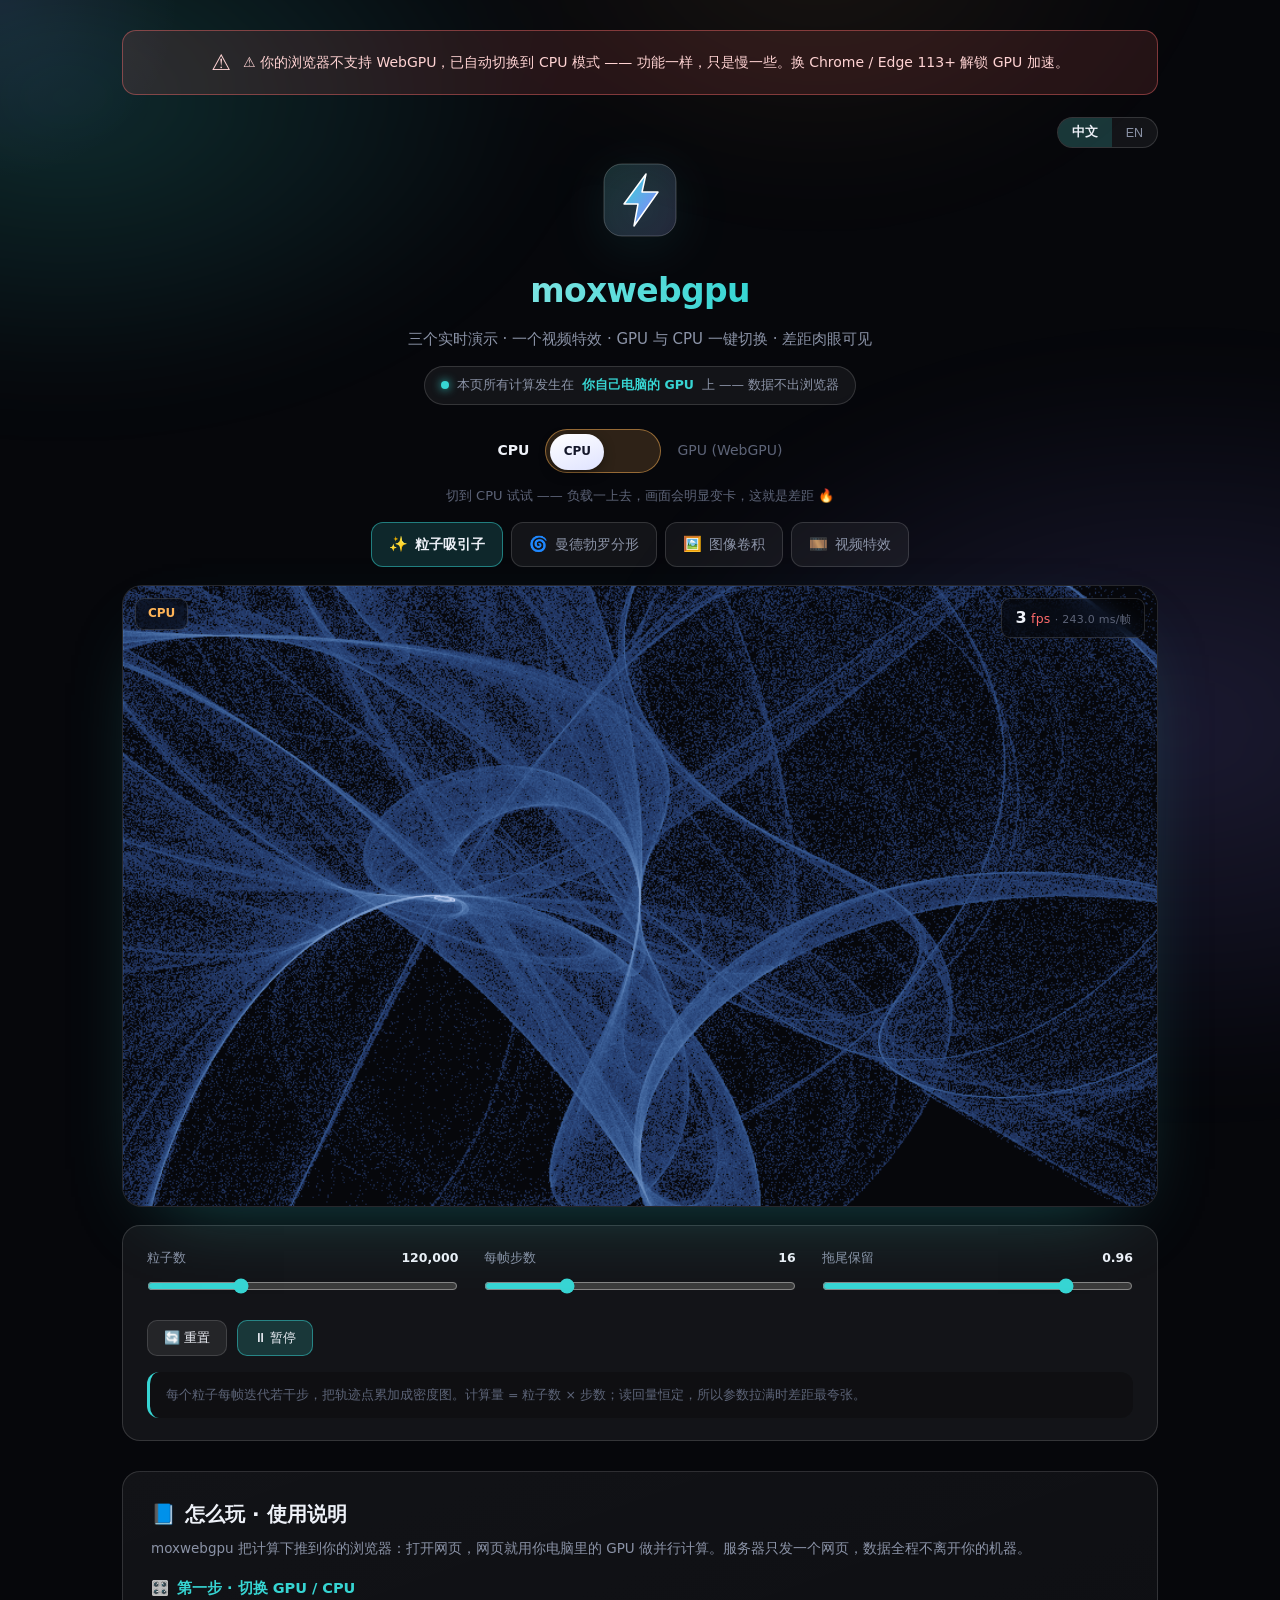
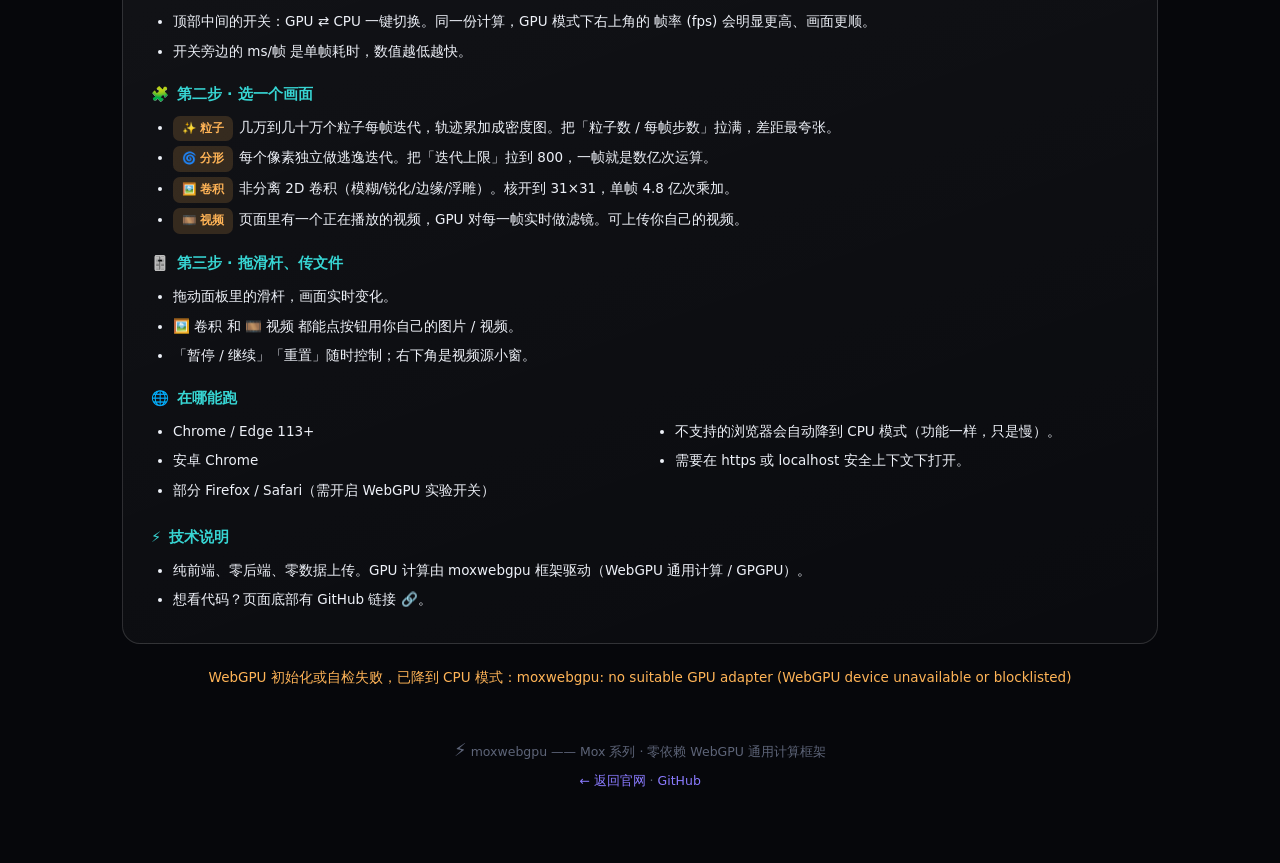
==== commit 177e5451: "fix(webgpu): 演示页性能与 GPU 路径健壮性 性能（修复「页面有点卡」）： - 主循环加 60fps 帧率上限，高刷屏不再 2~3 倍空转 - .aurora 背景动画改为只平移不缩放，" ====
--- a/webgpu/index.html
+++ b/webgpu/index.html
@@ -42,8 +42,9 @@
     will-change: transform;
   }
   @keyframes drift {
-    from { transform: translate3d(-2%, -1%, 0) scale(1); }
-    to   { transform: translate3d(3%, 2%, 0) scale(1.08); }
+    /* 只平移、不缩放：模糊层只需栅格化一次，合成器平移即可，避免每帧重算大模糊导致卡顿 */
+    from { transform: translate3d(-2%, -1%, 0); }
+    to   { transform: translate3d(3%, 2%, 0); }
   }
   /* 指针跟随微光（transform 合成驱动，left/top 重排已移除） */
   .cursor-glow {
@@ -295,7 +296,7 @@
    ========================================================================= */
 
 const cv = document.getElementById('cv');
-const ctx2d = cv.getContext('2d', { alpha: false, willReadFrequently: true });
+const ctx2d = cv.getContext('2d', { alpha: false });  // 主画布只在循环里 putImageData，从不回读，留 GPU 加速
 const W = cv.width, H = cv.height;
 const PIXELS = W * H;
 const imgData = ctx2d.createImageData(W, H);
@@ -303,8 +304,11 @@
 let mode = 'gpu';
 let demo = 'attract';
 let gpu = null;
+let gpuDead = false;            // 设备已断开：自动降级 CPU，不再走 GPU 路径
 let running = true;
 let rafId = 0;
+const FRAME_INTERVAL = 1000 / 60;   // 主循环帧率上限，高刷屏不再 2~3 倍空转
+let lastFrameStart = 0;
 
 const fpsEl = document.getElementById('fps');
 const frames = [];
@@ -317,6 +321,8 @@
 }
 
 /* ---------------- Demo 1 · 粒子吸引子 (Peter de Jong) ---------------- */
+let attractZero = null;   // 复用清零缓冲，避免每帧分配 ~1.9MB
+let attractUbo = null;    // 复用 uniform buffer
 const attract = {
   name: 'attract',
   params: [
@@ -368,15 +374,16 @@
   },
   async stepGpu(P) {
     this.ensureGpu(P);
-    gpu.queue.writeBuffer(this.gpuDensity.buffer, 0, new Uint32Array(this.gpuDensity.elements));
-    const ab = new ArrayBuffer(48);
-    const u = new Uint32Array(ab), f = new Float32Array(ab);
+    if (!attractZero || attractZero.length !== this.gpuDensity.elements) attractZero = new Uint32Array(this.gpuDensity.elements);
+    gpu.queue.writeBuffer(this.gpuDensity.buffer, 0, attractZero);   // 复用清零缓冲，不每帧分配 1.9MB
+    if (!attractUbo) attractUbo = new ArrayBuffer(48);
+    const u = new Uint32Array(attractUbo), f = new Float32Array(attractUbo);
     u[0] = P.n; u[1] = P.steps; u[2] = W; u[3] = H;
     const t = performance.now() / 14000;
     f[4] = 1.4 + Math.sin(t) * 0.55; f[5] = -2.3 + Math.cos(t * 0.77) * 0.5;
     f[6] = 2.4 + Math.sin(t * 1.13) * 0.45; f[7] = -2.1 + Math.cos(t * 0.91) * 0.5;
     f[8] = 0.42; f[9] = 0.5; f[10] = 0.5; f[11] = 0;
-    gpu.queue.writeBuffer(this.gpuUbo, 0, ab);
+    gpu.queue.writeBuffer(this.gpuUbo, 0, attractUbo);
     this.kernel.dispatch([this.gpuUbo, this.gpuState, this.gpuDensity], [Math.ceil(P.n / 64), 1, 1]);
     const out = await gpu.readback(this.gpuDensity);
     this.density.set(out);
@@ -626,7 +633,8 @@
     const vid = document.getElementById('vid');
     try { this.grabCtx.drawImage(vid, 0, 0, W, H); } catch (e) { return false; }
     const px = this.grabCtx.getImageData(0, 0, W, H).data;
-    const f = new Float32Array(PIXELS * 4);
+    if (!this.f32) this.f32 = new Float32Array(PIXELS * 4);   // 复用，不每帧分配 ~1.9MB
+    const f = this.f32;
     for (let i = 0; i < f.length; i++) f[i] = px[i] / 255;
     this.src = f;
     return true;
@@ -749,6 +757,13 @@
 const statusEl = document.getElementById('status');
 function status(html, warn) { statusEl.innerHTML = html; statusEl.className = 'status' + (warn ? ' warn' : ''); }
 function showBanner(show, text) { const b = document.getElementById('banner'); b.classList.toggle('hidden', !show); if (text) document.getElementById('banner-text').textContent = text; }
+function fallbackToCpu(msg) {
+  if (mode === 'cpu') return;
+  setMode('cpu');
+  switchEl.disabled = true;
+  showBanner(true);
+  status(msg || (L === 'zh' ? '已切换到 CPU 模式' : 'Switched to CPU mode'), true);
+}
 
 /* i18n */
 const I18N = {
@@ -858,6 +873,9 @@
 let busy = false;
 async function loop() {
   if (!running || busy) return;
+  const now = performance.now();
+  if (now - lastFrameStart < FRAME_INTERVAL) { rafId = requestAnimationFrame(loop); return; }  // 帧率上限
+  lastFrameStart = now;
   busy = true;
   const d = DEMOS[demo], P = params[demo];
   const t0 = performance.now();
@@ -867,6 +885,11 @@
     d.render();
   } catch (err) {
     console.error(err);
+    if (gpuDead) { busy = false; rafId = requestAnimationFrame(loop); return; }   // 设备已丢，用 CPU 续跑
+    if (mode === 'gpu' && gpu) {
+      fallbackToCpu((L === 'zh' ? 'GPU 计算异常，已自动切到 CPU 模式：' : 'GPU compute error, auto-switched to CPU: ') + err.message);
+      busy = false; rafId = requestAnimationFrame(loop); return;
+    }
     status((L === 'zh' ? '计算出错：' : 'Compute error: ') + err.message, true);
     running = false; busy = false; return;
   }
@@ -902,12 +925,30 @@
   } else {
     try {
       gpu = await MoxWebGPU.mox.init();
+      // 设备断开 / 上下文丢失：自动降级到 CPU，而不是让整页卡死
+      if (gpu.device && gpu.device.lost) {
+        gpu.device.lost.then((info) => {
+          if (!info || info.reason === 'destroyed') return;   // 主动销毁（如页面卸载）不算故障
+          gpuDead = true;
+          fallbackToCpu(L === 'zh' ? 'GPU 设备已断开（驱动或上下文丢失），已切回 CPU 模式' : 'GPU device lost, fell back to CPU mode');
+        });
+      }
+      // 捕获 GPU 运行期未捕获错误，避免静默崩溃
+      if (gpu.device && gpu.device.addEventListener) {
+        gpu.device.addEventListener('uncapturederror', (e) => console.error('[WebGPU uncaptured error]', e.error));
+      }
+      // 冒烟自检：先真正跑一次最小计算，确认整条 GPU 链路（适配器/队列/WGSL 校验）可用
+      // 失败不致命——首帧若真有问题，上面的 device.lost 会兜底降级
+      try {
+        const smoke = gpu.kernel('@compute @workgroup_size(1) fn main() {}', { workgroupSize: 1 });
+        smoke.dispatch([], [1, 1, 1]);
+        await gpu.readback(gpu.pool.acquire(1, 'f32'));
+      } catch (smokeErr) { console.warn('WebGPU smoke skipped:', smokeErr); }
       const info = gpu.info();
-      status(`${L === 'zh' ? 'WebGPU 就绪' : 'WebGPU ready'} —— <b>${info.description || info.vendor || info.architecture || 'GPU'}</b> ${L === 'zh' ? '正在为你计算' : 'is computing for you'}`);
+      status(`${L === 'zh' ? 'WebGPU 就绪' : 'WebGPU ready'} —— <b>${info && (info.description || info.vendor || info.architecture) || 'GPU'}</b> ${L === 'zh' ? '正在为你计算' : 'is computing for you'}`);
     } catch (err) {
-      setMode('cpu'); switchEl.disabled = true;
-      showBanner(true);
-      status((L === 'zh' ? 'WebGPU 初始化失败，已降到 CPU 模式：' : 'WebGPU init failed, fell back to CPU: ') + err.message, true);
+      gpu = null; gpuDead = true;
+      fallbackToCpu((L === 'zh' ? 'WebGPU 初始化或自检失败，已降到 CPU 模式：' : 'WebGPU init/self-test failed, fell back to CPU: ') + err.message);
     }
   }
   setMode(mode);
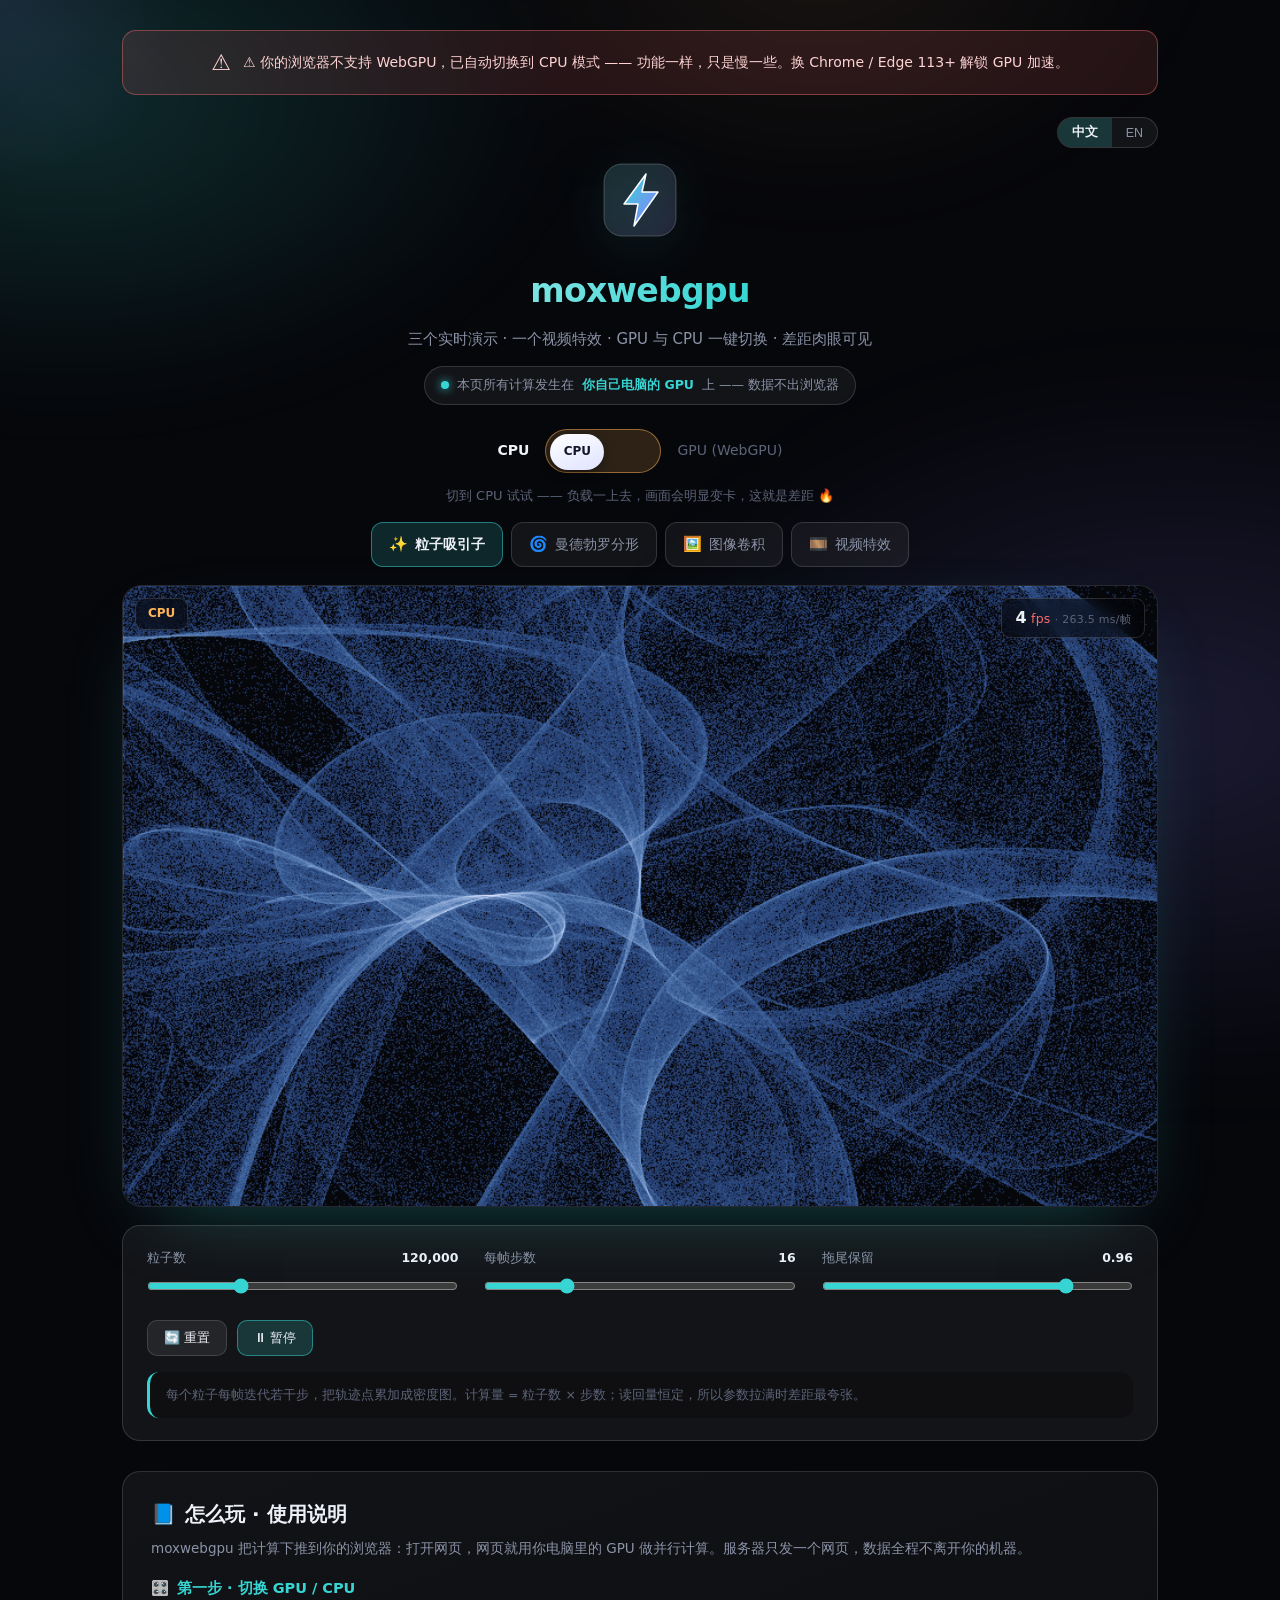
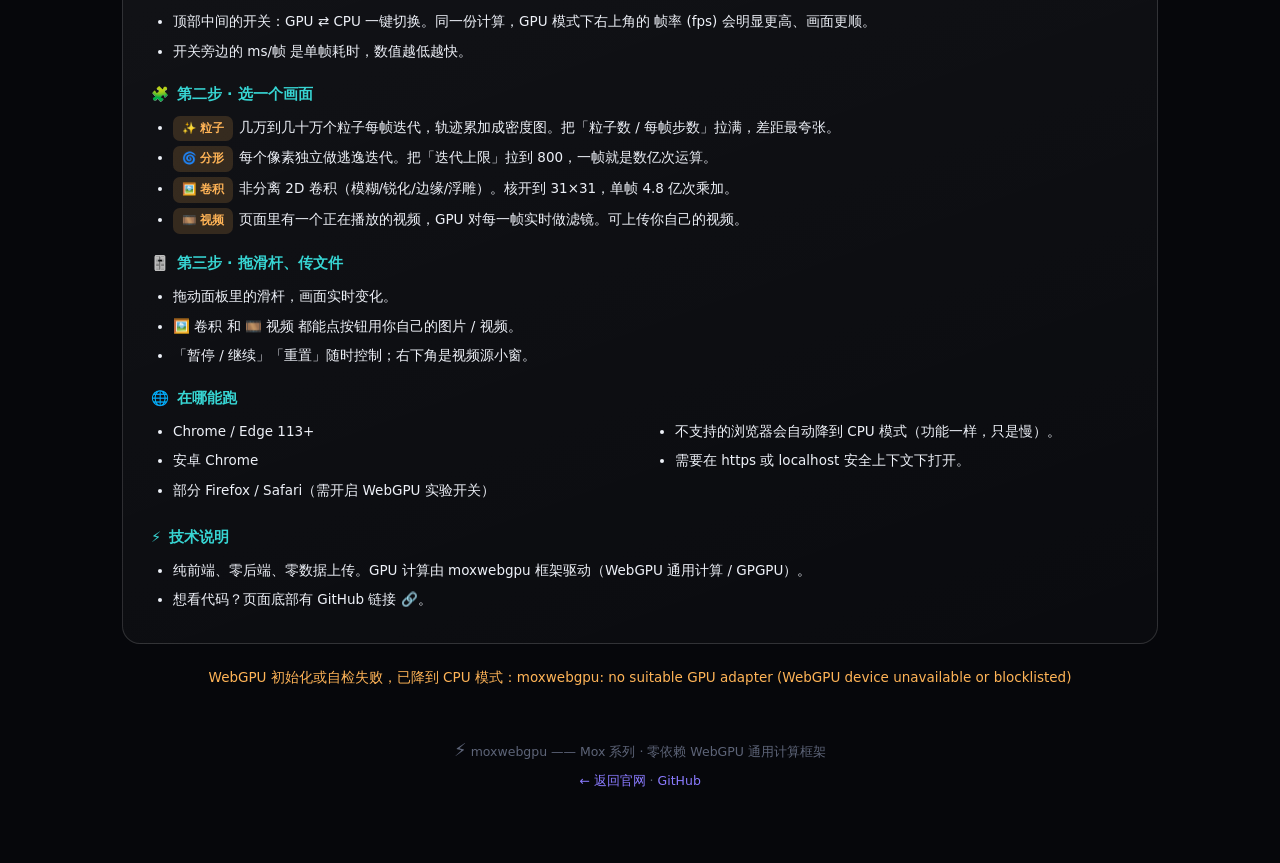
==== commit 84971dd1: "fix(webgpu): 强校验冒烟自检——计算链路不可用即降级 CPU，堵住『无 GPU 却开 GPU 模式』漏洞；status 增加 HTML 转义、setMode 加 GPU 未就绪闸门" ====
--- a/webgpu/index.html
+++ b/webgpu/index.html
@@ -740,6 +740,9 @@
 const hintEl = document.getElementById('hint');
 
 function setMode(m) {
+  // 安全闸门：GPU 尚未就绪（如设备无 GPU / 初始化失败）时，禁止切到 GPU 模式，
+  // 杜绝「显示 GPU 却拿 CPU 跑 / 空指针崩溃」的跳过漏洞
+  if (m === 'gpu' && !gpu) { status((L === 'zh' ? 'GPU 不可用，已保持 CPU 模式' : 'GPU unavailable, staying in CPU mode'), true); return; }
   mode = m; switchEl.dataset.mode = m; knobEl.textContent = m === 'gpu' ? 'GPU' : 'CPU';
   badgeEl.textContent = m === 'gpu' ? (L === 'zh' ? 'GPU' : 'GPU') : (L === 'zh' ? 'CPU' : 'CPU');
   badgeEl.className = 'badge ' + m;
@@ -755,6 +758,8 @@
 };
 
 const statusEl = document.getElementById('status');
+// 转义任何进入 innerHTML 的外部字符串（如 GPU 适配器 description），避免 HTML 注入
+function esc(s) { return String(s).replace(/[&<>"']/g, c => ({ '&': '&amp;', '<': '&lt;', '>': '&gt;', '"': '&quot;', "'": '&#39;' }[c])); }
 function status(html, warn) { statusEl.innerHTML = html; statusEl.className = 'status' + (warn ? ' warn' : ''); }
 function showBanner(show, text) { const b = document.getElementById('banner'); b.classList.toggle('hidden', !show); if (text) document.getElementById('banner-text').textContent = text; }
 function fallbackToCpu(msg) {
@@ -937,15 +942,27 @@
       if (gpu.device && gpu.device.addEventListener) {
         gpu.device.addEventListener('uncapturederror', (e) => console.error('[WebGPU uncaptured error]', e.error));
       }
-      // 冒烟自检：先真正跑一次最小计算，确认整条 GPU 链路（适配器/队列/WGSL 校验）可用
-      // 失败不致命——首帧若真有问题，上面的 device.lost 会兜底降级
-      try {
-        const smoke = gpu.kernel('@compute @workgroup_size(1) fn main() {}', { workgroupSize: 1 });
-        smoke.dispatch([], [1, 1, 1]);
-        await gpu.readback(gpu.pool.acquire(1, 'f32'));
-      } catch (smokeErr) { console.warn('WebGPU smoke skipped:', smokeErr); }
+      // 冒烟自检（强校验）：真正「写值 → GPU 计算 → 读回比对」，确认整条链路可用。
+      // 关键点：失败时【必须】降级到 CPU，绝不能只 console.warn——
+      // 否则会出现「navigator.gpu 存在但适配器/计算不可用」却仍停在 GPU 模式的
+      // 跳过漏洞（表现为「无 GPU 却显示 GPU 就绪」，首帧才崩溃 / 卡死）。
+      // 这里抛出的任何错误都会冒泡到外层 catch 并被 fallbackToCpu 兜住。
+      const inBuf = gpu.pool.acquire(1, 'f32');
+      gpu.queue.writeBuffer(inBuf.buffer, 0, new Float32Array([3.5]));
+      const outBuf = gpu.pool.acquire(1, 'f32');
+      const smoke = gpu.kernel(
+        '@group(0) @binding(0) var<storage, read> inp: array<f32>;\n' +
+        '@group(0) @binding(1) var<storage, read_write> outp: array<f32>;\n' +
+        '@compute @workgroup_size(1) fn main() { outp[0] = inp[0] * 2.0; }',
+        { workgroupSize: 1 }
+      );
+      const smokeOut = await smoke.run([inBuf, outBuf], { elements: 1 });
+      if (!(smokeOut && smokeOut[0] > 6.9 && smokeOut[0] < 7.1)) {
+        throw new Error('WebGPU smoke compute mismatch (got ' + (smokeOut && smokeOut[0]) + ')');
+      }
+      gpu.pool.release(inBuf); gpu.pool.release(outBuf);
       const info = gpu.info();
-      status(`${L === 'zh' ? 'WebGPU 就绪' : 'WebGPU ready'} —— <b>${info && (info.description || info.vendor || info.architecture) || 'GPU'}</b> ${L === 'zh' ? '正在为你计算' : 'is computing for you'}`);
+      status(`${L === 'zh' ? 'WebGPU 就绪' : 'WebGPU ready'} —— <b>${esc(info && (info.description || info.vendor || info.architecture) || 'GPU')}</b> ${L === 'zh' ? '正在为你计算' : 'is computing for you'}`);
     } catch (err) {
       gpu = null; gpuDead = true;
       fallbackToCpu((L === 'zh' ? 'WebGPU 初始化或自检失败，已降到 CPU 模式：' : 'WebGPU init/self-test failed, fell back to CPU: ') + err.message);
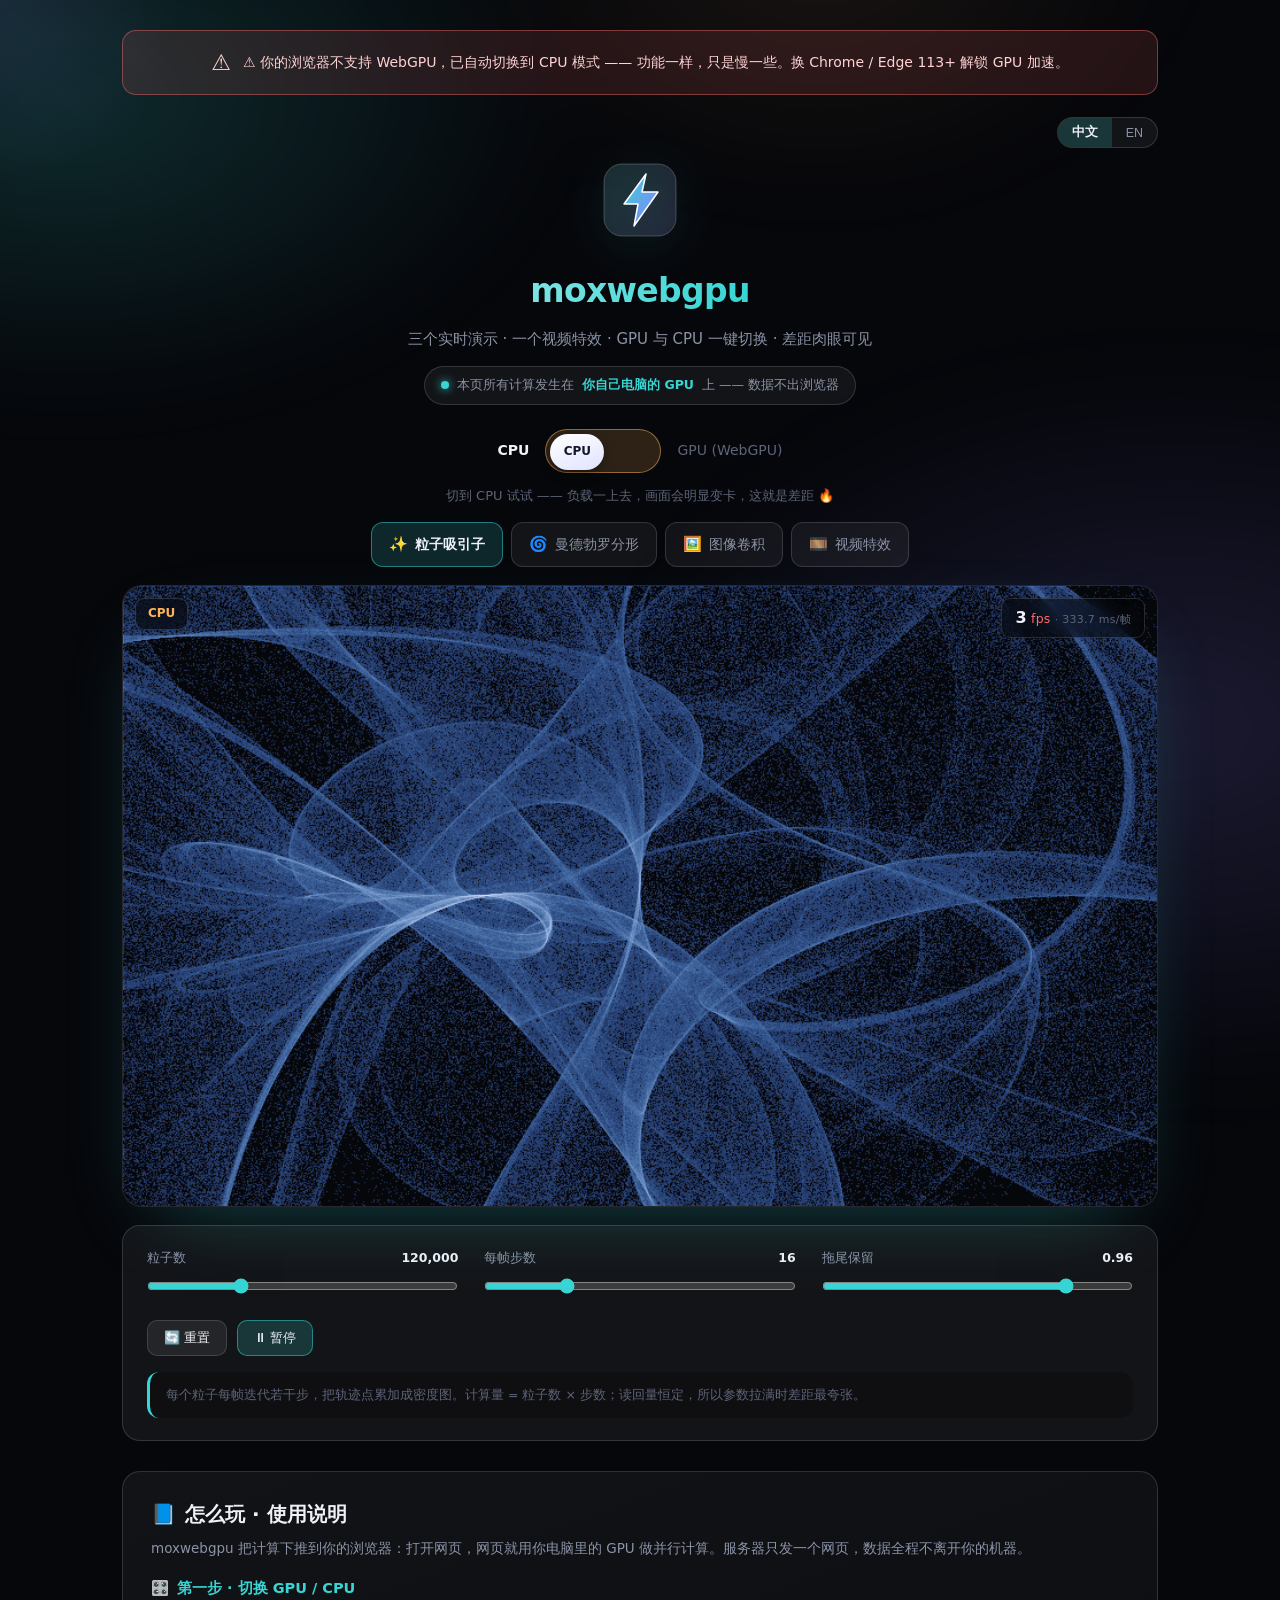
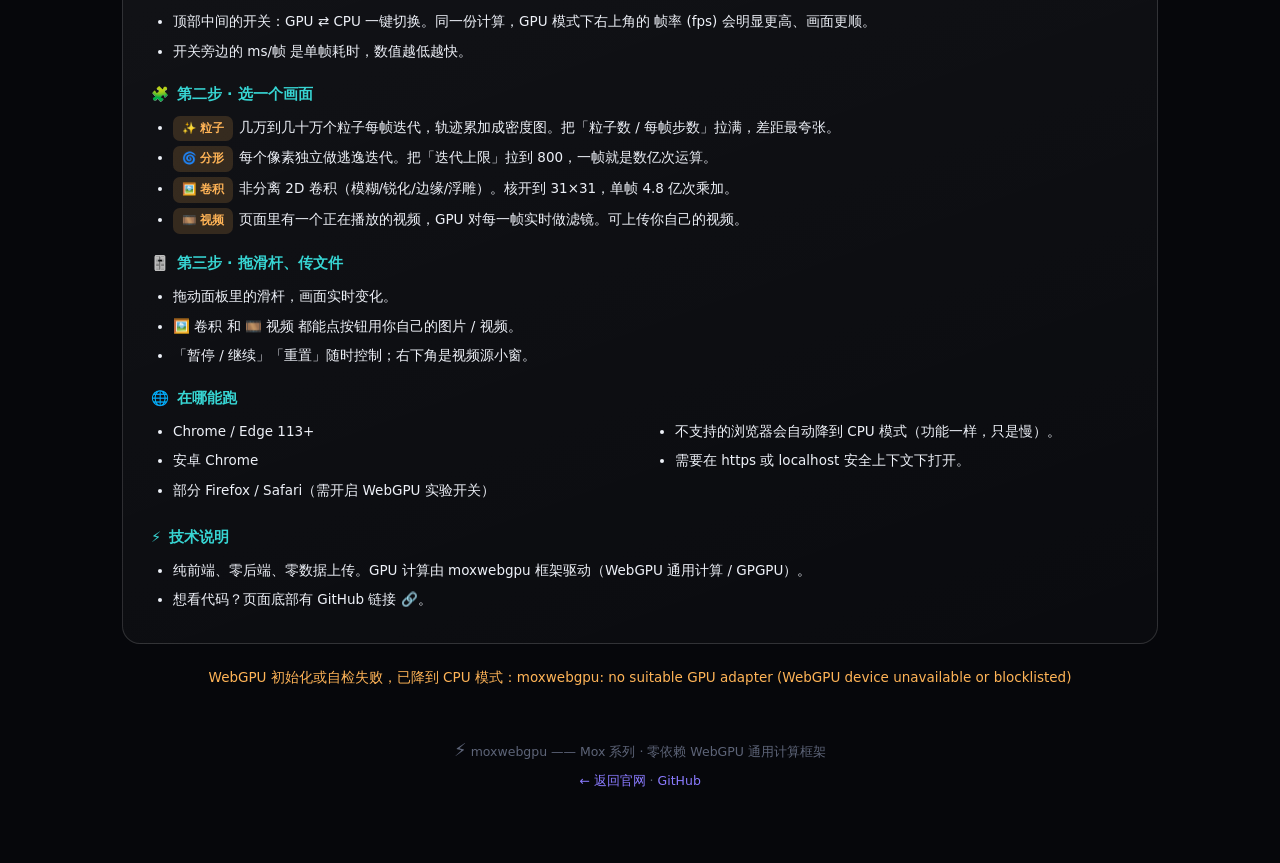
==== commit afff7d4d: "chore: 收纳官网既有改动，新增运营页面与账户区入口" ====
--- a/webgpu/index.html
+++ b/webgpu/index.html
@@ -578,7 +578,6 @@
   async stepGpu(P) {
     const kernArr = KERNELS[this.kind].build(P.radius);
     this.ensureGpu(P, kernArr);
-    new Uint32Array(16).set([W, H, P.radius, 0]);
     gpu.queue.writeBuffer(this.gpuUbo, 0, new Uint32Array([W, H, P.radius, 0]).buffer);
     this.kernel.dispatch([this.gpuUbo, this.gpuSrc, this.gpuKern, this.gpuOut], [Math.ceil(PIXELS / 64), 1, 1]);
     const out = await gpu.readback(this.gpuOut);
